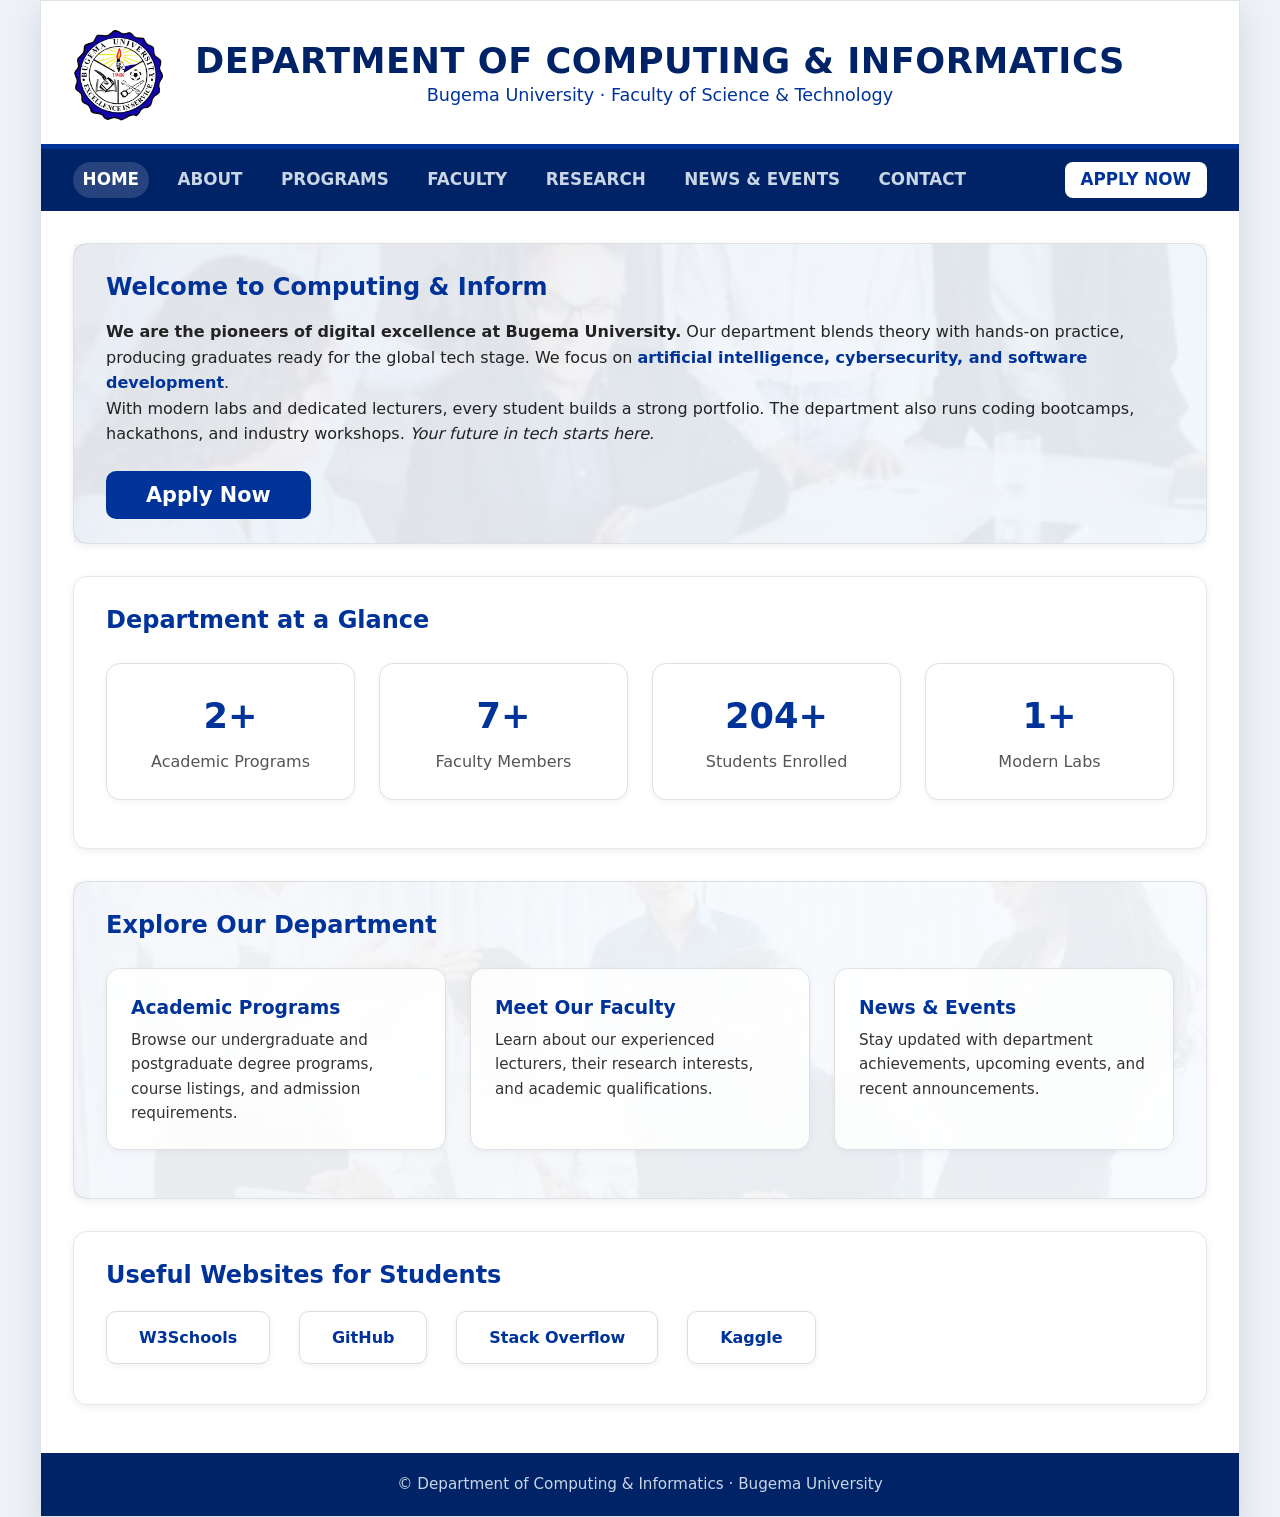
==== index.html @ 59d56d3d "Initial commit: Bugema University Computing & Informatics Department website - Complete responsive w" ====
<!DOCTYPE html>
<html lang="en">

<head>
    <meta charset="UTF-8">
    <meta name="viewport" content="width=device-width, initial-scale=1.0">
    <title>Bugema Univ. | Computing & Informatics</title>
    <link rel="stylesheet" href="css/styles.css">
</head>

<body>
    <a href="#main-content" class="skip-link">Skip to main content</a>

    <div class="container">

        <!-- header -->
        <header class="header">
            <div class="logo-place"><img src="images/Picture1.png" alt="Bugema University Logo" width="90"></div>
            <div>
                <div class="dept-title">DEPARTMENT OF COMPUTING & INFORMATICS</div>
                <div class="dept-sub">Bugema University · Faculty of Science & Technology</div>
            </div>
        </header>

        <!-- mobile menu button -->
        <button class="hamburger" aria-label="Toggle navigation menu" aria-expanded="false">MENU</button>

        <!-- navigation -->
        <nav class="nav-bar" aria-label="Main navigation">
            <a href="index.html">HOME</a>
            <a href="about.html">ABOUT</a>
            <a href="programs.html">PROGRAMS</a>
            <a href="faculty.html">FACULTY</a>
            <a href="research.html">RESEARCH</a>
            <a href="news.html">NEWS & EVENTS</a>
            <a href="contact.html">CONTACT</a>
            <a href="apply.html" class="nav-apply">APPLY NOW</a>
        </nav>

        <!-- main content -->
        <main class="main-content" id="main-content">

            <!-- welcome -->
            <section class="card welcome-section">
                <h1>Welcome to Computing & Informatics</h1>
                <p><strong>We are the pioneers of digital excellence at Bugema University.</strong> Our department
                    blends theory with hands-on practice, producing graduates ready for the global tech stage. We focus
                    on <span style="color:#003399; font-weight:bold;">artificial intelligence, cybersecurity, and
                        software development</span>.</p>
                <p>With modern labs and dedicated lecturers, every student builds a strong portfolio. The department
                    also runs coding bootcamps, hackathons, and industry workshops. <em>Your future in tech starts
                        here.</em></p>
                <div style="margin-top:1.5rem;">
                    <a href="apply.html" style="text-decoration:none;">
                        <button type="button">Apply Now</button>
                    </a>
                </div>
            </section>

            <!-- department highlights -->
            <section class="card">
                <h2>Department at a Glance</h2>
                <div class="highlights-row">
                    <div class="highlight-card">
                        <div class="stat">5+</div>
                        <div class="stat-label">Academic Programs</div>
                    </div>
                    <div class="highlight-card">
                        <div class="stat">15+</div>
                        <div class="stat-label">Faculty Members</div>
                    </div>
                    <div class="highlight-card">
                        <div class="stat">400+</div>
                        <div class="stat-label">Students Enrolled</div>
                    </div>
                    <div class="highlight-card">
                        <div class="stat">3</div>
                        <div class="stat-label">Modern Labs</div>
                    </div>
                </div>
            </section>

            <!-- quick navigation -->
            <section class="card explore-section">
                <h2>Explore Our Department</h2>
                <div class="quick-nav">
                    <a href="programs.html" class="quick-nav-card">
                        <h3>Academic Programs</h3>
                        <p>Browse our undergraduate and postgraduate degree programs, course listings, and admission requirements.</p>
                    </a>
                    <a href="faculty.html" class="quick-nav-card">
                        <h3>Meet Our Faculty</h3>
                        <p>Learn about our experienced lecturers, their research interests, and academic qualifications.</p>
                    </a>
                    <a href="news.html" class="quick-nav-card">
                        <h3>News & Events</h3>
                        <p>Stay updated with department achievements, upcoming events, and recent announcements.</p>
                    </a>
                </div>
            </section>

            <!-- useful links -->
            <section class="card">
                <h2>Useful Websites for Students</h2>
                <div class="links-grid">
                    <div class="link-card"><a href="https://www.w3schools.com" target="_blank">W3Schools</a></div>
                    <div class="link-card"><a href="https://github.com" target="_blank">GitHub</a></div>
                    <div class="link-card"><a href="https://stackoverflow.com" target="_blank">Stack Overflow</a></div>
                    <div class="link-card"><a href="https://www.kaggle.com" target="_blank">Kaggle</a></div>
                </div>
            </section>

        </main>

        <footer role="contentinfo">
            &copy; Department of Computing & Informatics &middot; Bugema University
        </footer>
    </div>

    <script src="js/main.js"></script>
</body>

</html>
---- css/styles.css ----
* {
    margin: 0;
    padding: 0;
    box-sizing: border-box;
    font-family: 'Segoe UI', Roboto, system-ui, sans-serif;
}

body {
    background-color: #eef2f7;
    color: #222;
    line-height: 1.6;
    margin: 0;
    padding: 0;
}

img {
    max-width: 100%;
    height: auto;
}

/* skip-to-content link (accessibility) */
.skip-link {
    position: absolute;
    left: -9999px;
    top: 0;
    background: #003399;
    color: white;
    padding: 0.5rem 1rem;
    z-index: 100;
    font-weight: 600;
    text-decoration: none;
    border-radius: 0 0 8px 0;
}

.skip-link:focus {
    left: 0;
}

/* focus styles (accessibility) */
a:focus,
button:focus,
input:focus,
select:focus,
textarea:focus {
    outline: 3px solid #1e90ff;
    outline-offset: 2px;
}

/* main container for white cards */
.container {
    max-width: 1200px;
    margin: 0 auto;
    background-color: #ffffff;
    border-radius: 0;
    box-shadow: 0 12px 30px rgba(0, 20, 60, 0.12);
    overflow: hidden;
    border: 1px solid #dce3ea;
}

/* header with logo area */
.header {
    background-color: #ffffff;
    color: #003399;
    padding: 1.8rem 2rem 1.4rem 2rem;
    display: flex;
    align-items: center;
    gap: 2rem;
    flex-wrap: wrap;
    border-bottom: 5px solid #003399;
}

.logo-place {
    display: flex;
    align-items: center;
    justify-content: center;
    flex-shrink: 0;
}

.dept-title {
    font-size: 2.2rem;
    font-weight: 900;
    letter-spacing: 0.5px;
    color: #002266;
    text-shadow: none;
    font-family: 'Segoe UI', Roboto, system-ui, sans-serif;
    line-height: 1.1;
    text-transform: uppercase;
}

.dept-sub {
    font-size: 1.1rem;
    color: #003399;
    font-weight: 500;
    text-align: center;
}

/* hamburger menu button */
.hamburger {
    display: none;
    background-color: #003399;
    color: white;
    border: none;
    padding: 0.5rem 1.2rem;
    font-size: 1.1rem;
    font-weight: 600;
    cursor: pointer;
    border-radius: 8px;
    width: 100%;
    text-align: center;
}

/* navigation */
.nav-bar {
    background-color: #002266;
    padding: 0.8rem 2rem;
    display: flex;
    flex-wrap: wrap;
    gap: 1.2rem;
    border-bottom: none;
}

.nav-bar a {
    color: #c8d6e5;
    text-decoration: none;
    font-weight: 600;
    font-size: 1.05rem;
    padding: 0.3rem 0.6rem;
    transition: 0.2s;
    border-radius: 30px;
}

.nav-bar a:hover,
.nav-bar a.active {
    background-color: rgba(255, 255, 255, 0.15);
    color: white;
}

.nav-bar a.nav-apply {
    background-color: white;
    color: #003399;
    font-weight: 700;
    padding: 0.3rem 1rem;
    border-radius: 8px;
    margin-left: auto;
}

.nav-bar a.nav-apply:hover {
    background-color: #e8e8e8;
    color: #002266;
}

/* main content area */
.main-content {
    padding: 2rem 2rem 1rem 2rem;
    background-color: #ffffff;
}

/* section containers */
.card {
    background-color: white;
    border: 1px solid #e8e8e8;
    border-radius: 14px;
    padding: 1.5rem 2rem;
    margin-bottom: 2rem;
    box-shadow: 0 2px 8px rgba(0, 20, 60, 0.07);
}

h1,
h2,
h3 {
    color: #003399;
    margin-bottom: 0.5rem;
    font-weight: 600;
}

h1 {
    padding-bottom: 0.3rem;
}

hr {
    border: none;
    background-color: #e0e0e0;
    height: 2px;
    margin: 1.2rem 0;
}

/* image styling */
.profile-img {
    max-width: 160px;
    border-radius: 50%;
    border: 4px solid #003399;
    box-shadow: 0 2px 8px rgba(0, 20, 60, 0.15);
    background-color: #f0f2f5;
}

.dept-image {
    max-width: 100%;
    height: auto;
    border-radius: 16px;
    border: 1px solid #ddd;
    margin-top: 1rem;
}

/* table */
.table-wrap {
    overflow-x: auto;
    margin: 1.5rem 0;
}

.timetable {
    width: 100%;
    border-collapse: collapse;
    background: white;
    border: 1px solid #ddd;
    border-radius: 8px;
    overflow: hidden;
}

.timetable caption {
    text-align: left;
    font-weight: 600;
    color: #003399;
    padding: 0.5rem 0;
    font-size: 1rem;
}

.timetable th {
    background-color: #003399;
    color: white;
    padding: 12px 8px;
    font-size: 1.05rem;
    border: none;
    border-bottom: 2px solid #002266;
}

.timetable td {
    border-bottom: 1px solid #e8e8e8;
    border-right: 1px solid #e8e8e8;
    padding: 10px 8px;
    background-color: #ffffff;
    color: #333;
}

.timetable td:last-child {
    border-right: none;
}

.timetable tr:nth-child(even) td {
    background-color: #f7f8fa;
}

.timetable tr:last-child td {
    border-bottom: none;
}

/* lists */
ul,
ol {
    margin-left: 1.8rem;
    margin-top: 0.8rem;
    margin-bottom: 1rem;
}

li {
    margin-bottom: 0.3rem;
}

/* form */
.reg-form {
    background: #f7f8fa;
    padding: 2rem;
    border-radius: 16px;
    border: 1px solid #e0e0e0;
    max-width: 650px;
    margin: 1.5rem auto;
}

@media (min-width: 768px) {
    .reg-form {
        max-width: 800px;
        padding: 2.5rem;
    }
    
    .reg-form .form-group {
        display: flex;
        flex-wrap: wrap;
        gap: 1.5rem;
        align-items: end;
    }
    
    .reg-form .form-group > * {
        flex: 1;
        min-width: 250px;
    }
    
    .reg-form textarea {
        min-height: 120px;
    }
}

.form-group {
    margin-bottom: 1.2rem;
}

label {
    font-weight: 600;
    color: #333;
    display: block;
    margin-bottom: 4px;
}

input[type="text"],
input[type="email"],
select,
textarea {
    width: 100%;
    padding: 12px 15px;
    border: 2px solid #ddd;
    border-radius: 10px;
    font-size: 1rem;
    background-color: #fafafa;
    font-family: inherit;
    transition: border-color 0.2s;
}

input[type="text"]:focus,
input[type="email"]:focus,
select:focus,
textarea:focus {
    border-color: #003399;
    background: white;
}

select {
    cursor: pointer;
}

textarea {
    resize: vertical;
    min-height: 100px;
}

.radio-group {
    display: flex;
    gap: 2rem;
    background: white;
    padding: 0.8rem 1rem;
    border-radius: 10px;
    border: 2px solid #ddd;
}

.radio-group label {
    display: inline;
    color: #333;
    font-weight: normal;
}

button {
    background-color: #003399;
    color: white;
    padding: 12px 40px;
    font-size: 1.3rem;
    font-weight: bold;
    border: none;
    border-radius: 10px;
    cursor: pointer;
    transition: 0.2s;
}

button:hover {
    background-color: #002266;
    color: white;
}

/* link cards */
.links-grid {
    display: flex;
    flex-wrap: wrap;
    gap: 1.8rem;
    margin: 1rem 0;
}

.link-card {
    background: white;
    border: 1px solid #ddd;
    padding: 0.8rem 2rem;
    border-radius: 10px;
    font-weight: 600;
    box-shadow: 0 2px 6px rgba(0, 20, 60, 0.06);
    transition: 0.2s;
}

.link-card:hover {
    border-color: #003399;
    box-shadow: 0 4px 12px rgba(0, 51, 153, 0.12);
    transform: translateY(-2px) scale(1.01);
    transition: all 0.2s ease;
}

.link-card a {
    color: #003399;
    text-decoration: none;
}

.link-card a:hover {
    color: #002266;
}

/* footer */
footer {
    background-color: #002266 !important;
    color: #c8d6e5;
    text-align: center;
    padding: 1.2rem;
    font-size: 0.95rem;
    border-top: none;
}

/* small adjustments */
.flex-profile {
    display: flex;
    gap: 2rem;
    flex-wrap: wrap;
    align-items: center;
}

/* favourite lists layout */
.fav-lists {
    display: flex;
    gap: 3rem;
    flex-wrap: wrap;
}

/* ===== NEW COMPONENTS ===== */

/* highlights row (home page) */
.highlights-row {
    display: flex;
    gap: 1.5rem;
    flex-wrap: wrap;
    margin: 1.5rem 0;
}

.highlight-card {
    flex: 1 1 200px;
    text-align: center;
    padding: 1.5rem 1rem;
    background: white;
    border: 1px solid #e0e0e0;
    border-radius: 14px;
    box-shadow: 0 2px 6px rgba(0, 20, 60, 0.05);
    transition: all 0.3s ease;
}

.highlight-card:hover {
    transform: translateY(-4px) scale(1.02);
    box-shadow: 0 8px 20px rgba(0, 51, 153, 0.15);
    border-color: #003399;
}

.highlight-card .stat {
    font-size: 2.2rem;
    font-weight: 700;
    color: #003399;
}

.highlight-card .stat-label {
    font-size: 1rem;
    color: #555;
    margin-top: 0.3rem;
}

/* quick nav cards (home page) */
.quick-nav {
    display: flex;
    gap: 1.5rem;
    flex-wrap: wrap;
    margin: 1.5rem 0;
}

.quick-nav-card {
    flex: 1 1 250px;
    background: white;
    border: 1px solid #e0e0e0;
    border-radius: 14px;
    padding: 1.5rem;
    text-decoration: none;
    color: #222;
    box-shadow: 0 2px 6px rgba(0, 20, 60, 0.05);
    transition: 0.2s;
}

.quick-nav-card:hover {
    border-color: #003399;
    box-shadow: 0 8px 25px rgba(0, 51, 153, 0.2);
    transform: translateY(-8px) scale(1.03) rotateX(2deg);
    transition: all 0.4s cubic-bezier(0.175, 0.885, 0.32, 1.275);
    background: rgba(255, 255, 255, 0.95);
}

.quick-nav-card h3 {
    margin-bottom: 0.3rem;
}

.quick-nav-card p {
    font-size: 0.95rem;
    color: #333;
}

/* profile grid (shared by faculty & students) */
.profile-grid {
    display: grid;
    grid-template-columns: repeat(auto-fill, minmax(300px, 1fr));
    gap: 2rem;
    margin: 1.5rem 0;
}

.profile-scroll {
    display: flex;
    gap: 1.5rem;
    width: max-content;
    animation: scroll-cards 30s linear infinite;
}

/* Make all profile cards equal height */
.profile-grid .profile-card,
.profile-scroll .profile-card {
    display: flex;
    flex-direction: column;
    height: 100%;
    min-height: 520px;
    align-items: stretch;
}

.profile-scroll .profile-card {
    flex-shrink: 0;
    width: 280px;
    height: 520px;
}

/* Staff profile cards - shorter height */
.profile-scroll .profile-card:has(.title),
.profile-grid .profile-card:has(.title) {
    height: 440px;
    min-height: 440px;
}

/* profile card — photo on top, centered, clean */
.profile-card {
    background: #003399;
    border: 1px solid #003399;
    border-radius: 14px;
    padding: 0;
    box-shadow: 0 2px 8px rgba(0, 20, 60, 0.15);
    text-align: center;
    overflow: hidden;
    color: white;
}

/* accent strip at top of card */
.profile-card::before {
    display: none;
}

.profile-card.featured {
    grid-column: 1 / -1;
    max-width: 600px;
    margin: 0 auto;
}

.profile-card .profile-photo {
    width: 100px;
    height: 100px;
    border-radius: 50%;
    object-fit: cover;
    border: 3px solid #003399;
    box-shadow: 0 3px 12px rgba(0, 20, 60, 0.15);
    margin: 1.5rem auto 0.8rem;
    display: block;
    background: #f0f2f5;
}

.profile-card h3 {
    color: white;
    font-size: 1.1rem;
    margin-bottom: 0.15rem;
    padding: 0 1.2rem;
}

.profile-card .title {
    color: #e0f0ff;
    font-weight: 600;
    font-size: 0.88rem;
    margin-bottom: 0.3rem;
    padding: 0 1.2rem;
}

.profile-card .qual {
    font-size: 0.8rem;
    color: #c8d6e5;
    font-style: italic;
    margin-bottom: 0.8rem;
    padding: 0 1.2rem;
}

/* research / bio section with tinted background */
.profile-card .profile-bio {
    font-size: 0.85rem;
    color: #003399;
    line-height: 1.5;
    margin: auto 0;
    padding: 0.8rem 1.2rem;
    background: #e0f0ff;
    border-top: 1px solid #e0f0ff;
    border-bottom: 1px solid #e0f0ff;
    text-align: center;
}

.profile-card .email {
    font-size: 0.82rem;
    color: #003399;
    padding: 0.8rem 1.2rem;
    margin: 0;
}

.profile-card .details {
    text-align: left;
    padding: 0.8rem 1.2rem;
}

.profile-card .details h4 {
    color: #003399;
    font-size: 0.85rem;
    font-weight: 600;
    margin-bottom: 0.3rem;
    margin-top: 0.8rem;
}

.profile-card .details ul {
    margin-left: 1.2rem;
    margin-top: 0.3rem;
    margin-bottom: 0.5rem;
}

.profile-card .details li {
    font-size: 0.85rem;
    color: #444;
    margin-bottom: 0.2rem;
}

/* student programme badge */
.profile-card .programme-badge {
    display: inline-block;
    background: #e8eef8;
    color: #003399;
    font-size: 0.78rem;
    font-weight: 600;
    padding: 0.25rem 0.9rem;
    border-radius: 20px;
    margin-bottom: 0.8rem;
}

/* student profile bio */
.profile-card .profile-bio {
    font-size: 0.9rem;
    color: #555;
    line-height: 1.5;
    margin-bottom: 1rem;
    text-align: center;
}

/* student cards specific bio styling - dark blue background with white text */
.profile-card .profile-bio.student-bio {
    background: #003399;
    color: white;
    padding: 0.8rem 1.2rem;
    border-top: none;
    border-bottom: none;
    flex-grow: 1;
    display: flex;
    align-items: center;
    justify-content: center;
}

/* favourites row — 3 columns side by side */
.favourites-row {
    display: flex;
    gap: 1rem;
    text-align: center;
    background: #f4f7fb;
    border-top: 1px solid #eef1f5;
    padding: 1rem 1.2rem;
    justify-content: center;
}

.favourites-row .fav-col {
    flex: 1;
    min-width: 0;
}

.favourites-row h4 {
    color: #000000;
    font-size: 0.78rem;
    font-weight: 700;
    text-transform: uppercase;
    letter-spacing: 1px;
    word-spacing: 3px;
    margin-bottom: 0.3rem;
}

.favourites-row ol {
    margin: 0 auto;
    padding-left: 1.2rem;
    font-size: 0.85rem;
    color: #003399;
    line-height: 1.6;
    text-align: left;
    display: inline-block;
}

.favourites-row ul {
    margin: 0 auto;
    padding-left: 1.2rem;
    font-size: 0.85rem;
    color: #003399;
    line-height: 1.6;
    text-align: left;
    display: inline-block;
}

.favourites-row li {
    margin-bottom: 0.1rem;
}

/* horizontal auto-scrolling profile row */
.profile-scroll-wrapper {
    overflow: hidden;
    margin: 1.5rem 0;
    padding: 0.5rem 0 1rem;
}

.profile-scroll {
    display: flex;
    gap: 1.5rem;
    width: max-content;
    animation: scroll-cards 30s linear infinite;
}

.profile-scroll-wrapper:hover .profile-scroll {
    animation-play-state: paused;
}

.profile-scroll .profile-card {
    flex-shrink: 0;
}

@keyframes scroll-cards {
    0% {
        transform: translateX(0);
    }
    100% {
        transform: translateX(calc(-50% - 0.75rem));
    }
}

/* keep legacy faculty-card & faculty-grid as aliases */
.faculty-grid {
    display: grid;
    grid-template-columns: repeat(auto-fill, minmax(300px, 1fr));
    gap: 2rem;
    margin: 1.5rem 0;
}

.faculty-card {
    background: white;
    border: 1px solid #e8e8e8;
    border-radius: 14px;
    padding: 1.5rem 2rem;
    box-shadow: 0 2px 8px rgba(0, 20, 60, 0.07);
}

.faculty-card h3 {
    color: #222;
    font-size: 1.2rem;
}

.faculty-card .title {
    color: #003399;
    font-weight: 600;
    font-size: 0.95rem;
    margin-bottom: 0.5rem;
}

.faculty-card .qual {
    font-size: 0.9rem;
    color: #555;
    font-style: italic;
    margin-bottom: 0.5rem;
}

.faculty-card .email {
    font-size: 0.9rem;
    color: #003399;
}

/* news cards with images */
.news-card {
    display: flex;
    gap: 1.5rem;
    margin-bottom: 2rem;
    padding-bottom: 1.5rem;
    border-bottom: 1px solid #e0e0e0;
    align-items: flex-start;
}

.news-card:last-child {
    border-bottom: none;
    margin-bottom: 0;
    padding-bottom: 0;
}

.news-image {
    width: 120px;
    height: 120px;
    object-fit: cover;
    border-radius: 10px;
    flex-shrink: 0;
    box-shadow: 0 4px 12px rgba(0, 20, 60, 0.1);
    transition: transform 0.3s ease, box-shadow 0.3s ease;
}

.news-image:hover {
    transform: scale(1.05);
    box-shadow: 0 6px 16px rgba(0, 20, 60, 0.15);
}

.news-content {
    flex: 1;
    min-width: 0;
}

.news-content h3 {
    margin: 0.5rem 0 0.8rem 0;
    color: #002266;
    font-size: 1.2rem;
    line-height: 1.4;
}

.news-content p {
    margin: 0;
    line-height: 1.6;
    color: #555;
}

@media (max-width: 768px) {
    .news-card {
        flex-direction: column;
        gap: 1rem;
    }
    
    .news-image {
        width: 100%;
        height: 200px;
    }
}

/* news date and tags */
.news-date {
    font-size: 0.9rem;
    color: #777;
    font-style: italic;
    margin-bottom: 0.5rem;
}

.news-tag {
    display: inline-block;
    background: #f0f2f5;
    color: #003399;
    padding: 0.2rem 0.8rem;
    border-radius: 20px;
    font-size: 0.8rem;
    font-weight: 600;
    border: 1px solid #ddd;
    margin-left: 0.5rem;
}

/* event items */
.event-list {
    list-style: none;
    margin-left: 0;
}

.event-item {
    display: flex;
    gap: 1.5rem;
    padding: 1rem 0;
    border-bottom: 1px solid #e8e8e8;
    align-items: flex-start;
}

.event-item:last-child {
    border-bottom: none;
}

.event-date-box {
    background: #003399;
    color: white;
    padding: 0.5rem 0.8rem;
    border-radius: 12px;
    text-align: center;
    min-width: 60px;
    flex-shrink: 0;
}

.event-date-box .month {
    font-size: 0.75rem;
    text-transform: uppercase;
    font-weight: 600;
}

.event-date-box .day {
    font-size: 1.4rem;
    font-weight: 700;
}

/* download links */
.download-list {
    list-style: none;
    margin-left: 0;
    display: flex;
    flex-wrap: wrap;
    gap: 1rem;
    margin-top: 1rem;
}

.download-link {
    background: white;
    border: 1px solid #ddd;
    padding: 0.8rem 1.5rem;
    border-radius: 10px;
    font-weight: 600;
    box-shadow: 0 2px 6px rgba(0, 20, 60, 0.05);
    transition: 0.2s;
}

.download-link:hover {
    border-color: #003399;
}

.download-link a {
    color: #003399;
    text-decoration: none;
}

.download-link a:hover {
    color: #002266;
}

/* social media row */
.social-row {
    display: flex;
    gap: 1rem;
    flex-wrap: wrap;
    margin: 1rem 0;
}

.social-link {
    background: #003399;
    color: white;
    padding: 0.6rem 1.5rem;
    border-radius: 10px;
    text-decoration: none;
    font-weight: 600;
    font-size: 0.95rem;
    transition: 0.2s;
    border: none;
}

.social-link:hover {
    background: #002266;
    color: white;
}

/* accordion (programs page) */
.accordion-header {
    background: #003399;
    color: white;
    padding: 1rem 1.5rem;
    border: none;
    width: 100%;
    text-align: left;
    font-size: 1.15rem;
    font-weight: 600;
    cursor: pointer;
    border-radius: 12px;
    margin-bottom: 0.5rem;
    transition: 0.2s;
    display: flex;
    justify-content: space-between;
    align-items: center;
}

.accordion-header:hover {
    background: #002266;
}

.accordion-header::after {
    content: '+';
    font-size: 1.4rem;
    font-weight: 700;
}

.accordion-header.active::after {
    content: '−';
}

/* program-specific background images */
.accordion-header.cs-program {
    background: linear-gradient(rgba(0, 51, 153, 0.8), rgba(0, 51, 153, 0.8)), url('../images/datascience.jpg');
    background-size: cover;
    background-position: center;
    color: white;
}

.accordion-header.it-program {
    background: linear-gradient(rgba(0, 51, 153, 0.8), rgba(0, 51, 153, 0.8)), url('../images/IT.jpg');
    background-size: cover;
    background-position: center;
    color: white;
}

.accordion-header.se-program {
    background: linear-gradient(rgba(0, 51, 153, 0.8), rgba(0, 51, 153, 0.8)), url('../images/sw.jpg');
    background-size: cover;
    background-position: center;
    color: white;
}

.accordion-content {
    display: none;
    padding: 1rem 1.5rem;
    background: #f7f8fa;
    border: 1px solid #e8e8e8;
    border-radius: 0 0 12px 12px;
    margin-bottom: 1.5rem;
    margin-top: -0.5rem;
}

/* program-specific background images for content */
.cs-program + .accordion-content {
    background: linear-gradient(rgba(255, 255, 255, 0.92), rgba(255, 255, 255, 0.92)), url('../images/datascience.jpg');
    background-size: cover;
    background-position: center;
}

.it-program + .accordion-content {
    background: linear-gradient(rgba(255, 255, 255, 0.92), rgba(255, 255, 255, 0.92)), url('../images/IT.jpg');
    background-size: cover;
    background-position: center;
}

.se-program + .accordion-content {
    background: linear-gradient(rgba(255, 255, 255, 0.92), rgba(255, 255, 255, 0.92)), url('../images/sw.jpg');
    background-size: cover;
    background-position: center;
}

/* ===== APPLICATION PAGE ===== */

/* apply page layout — clean white background, no card borders */
.apply-page {
    padding: 2.5rem 2rem 1.5rem;
    background: white;
    max-width: 680px;
    margin: 0 auto;
}

.apply-title {
    color: #003399;
    font-size: 2rem;
    font-weight: 700;
    border: none;
    display: block;
    margin-bottom: 0.3rem;
}

.apply-subtitle {
    color: #777;
    font-size: 1rem;
    margin-bottom: 2rem;
}

/* progress steps bar */
.steps-bar {
    display: flex;
    justify-content: space-between;
    margin-bottom: 2.5rem;
    gap: 0.5rem;
}

.step {
    flex: 1;
    text-align: center;
    padding: 0.8rem 0.5rem;
    background: #e8e8e8;
    color: #888;
    font-weight: 600;
    font-size: 0.9rem;
    border-radius: 10px;
    transition: 0.3s;
}

.step .step-num {
    display: inline-flex;
    align-items: center;
    justify-content: center;
    width: 26px;
    height: 26px;
    border-radius: 50%;
    background: #bbb;
    color: white;
    font-size: 0.8rem;
    font-weight: 700;
    margin-right: 0.4rem;
}

.step.active {
    background: #003399;
    color: white;
}

.step.active .step-num {
    background: white;
    color: #003399;
}

.step.done {
    background: #6b7b8d;
    color: white;
}

.step.done .step-num {
    background: white;
    color: #6b7b8d;
}

/* step heading */
.step-heading {
    color: #003399;
    font-size: 1.3rem;
    font-weight: 700;
    margin-bottom: 1.5rem;
    padding-bottom: 0.6rem;
    border-bottom: 2px solid #e8e8e8;
}

/* form steps visibility */
.form-step {
    display: none;
}

.form-step.active {
    display: block;
}

/* clean form fields for apply page */
.apply-page .form-group {
    margin-bottom: 1.3rem;
}

.apply-page label {
    color: #333;
    font-weight: 600;
    font-size: 0.92rem;
    margin-bottom: 6px;
}

.apply-page input[type="text"],
.apply-page input[type="email"],
.apply-page input[type="date"],
.apply-page select,
.apply-page textarea {
    border: 2px solid #ddd;
    border-radius: 10px;
    padding: 11px 14px;
    font-size: 0.95rem;
    background: #fafafa;
    transition: border-color 0.2s;
}

.apply-page input:focus,
.apply-page select:focus,
.apply-page textarea:focus {
    border-color: #003399;
    background: white;
    outline: none;
    box-shadow: 0 0 0 3px rgba(0, 51, 153, 0.1);
}

/* radio group — clean style */
.apply-radio-group {
    display: flex;
    gap: 2rem;
    padding: 0.6rem 0;
}

.apply-radio-group label {
    display: inline;
    color: #333;
    font-weight: normal;
}

/* form navigation buttons */
.form-nav {
    display: flex;
    justify-content: space-between;
    align-items: center;
    margin-top: 2rem;
    padding-top: 1.5rem;
    border-top: 1px solid #e8e8e8;
    gap: 1rem;
}

.btn-prev {
    background: white;
    color: #555;
    border: 2px solid #ddd;
    padding: 10px 28px;
    font-size: 1rem;
    font-weight: 600;
    border-radius: 10px;
    cursor: pointer;
    transition: 0.2s;
}

.btn-prev:hover {
    border-color: #003399;
    color: #003399;
}

.btn-next {
    background: #003399;
    color: white;
    border: none;
    padding: 10px 28px;
    font-size: 1rem;
    font-weight: 600;
    border-radius: 10px;
    cursor: pointer;
    transition: 0.2s;
}

.btn-next:hover {
    background: #002266;
}

.btn-apply {
    background: #003399;
    color: white;
    border: none;
    padding: 14px 50px;
    font-size: 1.2rem;
    font-weight: 700;
    border-radius: 10px;
    cursor: pointer;
    transition: 0.2s;
}

.btn-apply:hover {
    background: #002266;
}

/* explore section with background */
.explore-section {
    background: linear-gradient(rgba(255, 255, 255, 0.94), rgba(255, 255, 255, 0.94)), 
                url('../images/02.jpeg');
    background-size: cover;
    background-position: center;
    background-repeat: no-repeat;
    position: relative;
    border: 1px solid #e0e0e0;
}

.explore-section::before {
    content: '';
    position: absolute;
    top: 0;
    left: 0;
    right: 0;
    bottom: 0;
    background: linear-gradient(135deg, rgba(0, 51, 153, 0.03) 0%, rgba(30, 144, 255, 0.03) 100%);
    pointer-events: none;
}

.explore-section h2,
.explore-section .quick-nav {
    position: relative;
    z-index: 1;
}

.explore-section h2 {
    transition: all 0.3s ease;
}

.explore-section:hover h2 {
    transform: translateX(5px);
    color: #002266;
}

.explore-section .quick-nav-card {
    background: rgba(255, 255, 255, 0.85);
    backdrop-filter: blur(2px);
    transition: all 0.4s cubic-bezier(0.175, 0.885, 0.32, 1.275);
}

.explore-section:hover .quick-nav-card:nth-child(1) {
    transform: translateY(-8px) scale(1.03) rotateX(2deg);
    transition-delay: 0s;
}

.explore-section:hover .quick-nav-card:nth-child(2) {
    transform: translateY(-8px) scale(1.03) rotateX(2deg);
    transition-delay: 0.1s;
}

.explore-section:hover .quick-nav-card:nth-child(3) {
    transform: translateY(-8px) scale(1.03) rotateX(2deg);
    transition-delay: 0.2s;
}

/* welcome section with background */
.welcome-section {
    background: linear-gradient(rgba(255, 255, 255, 0.92), rgba(255, 255, 255, 0.92)), 
                url('../images/01.jpeg');
    background-size: cover;
    background-position: center;
    background-repeat: no-repeat;
    position: relative;
    border: 1px solid #e0e0e0;
}

.welcome-section::before {
    content: '';
    position: absolute;
    top: 0;
    left: 0;
    right: 0;
    bottom: 0;
    background: linear-gradient(135deg, rgba(0, 51, 153, 0.05) 0%, rgba(30, 144, 255, 0.05) 100%);
    pointer-events: none;
}

.welcome-section h1,
.welcome-section p,
.welcome-section button {
    position: relative;
    z-index: 1;
}

/* review section (step 4) */
.review-section {
    background: #f7f8fa;
    border-radius: 12px;
    padding: 1.2rem 1.5rem;
    margin-bottom: 1rem;
}

.review-section h3 {
    margin-bottom: 0.8rem;
    font-size: 1rem;
    color: #003399;
    border-bottom: 1px solid #e8e8e8;
    padding-bottom: 0.4rem;
}

.review-grid {
    display: grid;
    grid-template-columns: 1fr 1fr;
    gap: 0.4rem 2rem;
}

.review-item {
    padding: 0.3rem 0;
}

.review-label {
    font-size: 0.75rem;
    color: #888;
    text-transform: uppercase;
    letter-spacing: 0.5px;
}

.review-value {
    font-weight: 600;
    color: #222;
    font-size: 0.95rem;
}

/* success modal */
.modal-overlay {
    display: none;
    position: fixed;
    top: 0;
    left: 0;
    right: 0;
    bottom: 0;
    background: rgba(0, 0, 0, 0.5);
    z-index: 1000;
    align-items: center;
    justify-content: center;
    padding: 1rem;
}

.modal-overlay.show {
    display: flex;
}

.modal-box {
    background: white;
    border-radius: 20px;
    padding: 2.5rem 2rem;
    max-width: 480px;
    width: 100%;
    text-align: center;
    box-shadow: 0 20px 60px rgba(0, 0, 0, 0.25);
}

.modal-icon {
    width: 64px;
    height: 64px;
    background: #003399;
    color: white;
    font-size: 2.2rem;
    font-weight: 700;
    border-radius: 50%;
    display: flex;
    align-items: center;
    justify-content: center;
    margin: 0 auto 1rem;
}

.modal-box h2 {
    color: #003399;
    margin-bottom: 0.8rem;
}

.modal-box p {
    margin-bottom: 0.5rem;
    line-height: 1.5;
    color: #444;
}

/* form field error state */
.field-error {
    border-color: red !important;
    box-shadow: 0 0 0 2px rgba(255, 0, 0, 0.15);
}

.error-msg {
    color: red;
    font-size: 0.82rem;
    margin-top: 3px;
    font-weight: 600;
}

/* date input styling to match others */
input[type="date"] {
    width: 100%;
    padding: 12px 15px;
    border: 2px solid #ddd;
    border-radius: 10px;
    font-size: 1rem;
    background-color: #fafafa;
    font-family: inherit;
    transition: border-color 0.2s;
}

input[type="date"]:focus {
    border-color: #003399;
    background: white;
}

/* checkbox styling */
input[type="checkbox"] {
    width: 20px;
    height: 20px;
    accent-color: #003399;
    flex-shrink: 0;
}

/* profile card hover effects */
.profile-card:hover {
    transform: translateY(-4px);
    box-shadow: 0 8px 20px rgba(0, 20, 60, 0.25);
    transition: all 0.3s ease;
}

/* news cards hover effects */
.news-card:hover {
    background: #f8fafc;
    border-color: #003399;
    transform: translateY(-2px);
    box-shadow: 0 6px 16px rgba(0, 51, 153, 0.12);
    transition: all 0.3s ease;
}

/* event items hover effects */
.event-item:hover {
    background: #f7f8fa;
    border-radius: 8px;
    transition: all 0.2s ease;
}

.event-item:hover .event-date-box {
    background: #002266;
    transform: scale(1.05);
    transition: all 0.2s ease;
}

/* table row hover effects */
.timetable tr:hover td {
    background-color: #e8f0fe;
    transition: background-color 0.2s ease;
}

/* news tag hover effects */
.news-tag:hover {
    background: #003399;
    color: white;
    transition: all 0.2s ease;
}

/* ripple animation */
@keyframes ripple {
    0% {
        width: 20px;
        height: 20px;
        opacity: 0.6;
    }
    100% {
        width: 200px;
        height: 200px;
        opacity: 0;
    }
}

/* animated elements */
.animated {
    animation-fill-mode: forwards;
}

/* smooth scroll behavior */
html {
    scroll-behavior: smooth;
}

/* enhanced loading animation */
@keyframes fadeIn {
    from {
        opacity: 0;
        transform: translateY(20px);
    }
    to {
        opacity: 1;
        transform: translateY(0);
    }
}

/* contact section styling */
.contact-grid {
    display: grid;
    grid-template-columns: repeat(auto-fit, minmax(280px, 1fr));
    gap: 2rem;
    margin: 2rem 0;
}

.contact-item {
    display: flex;
    align-items: flex-start;
    gap: 1.2rem;
    padding: 1.5rem;
    background: #f7f8fa;
    border: 1px solid #e0e0e0;
    border-radius: 14px;
    transition: all 0.3s ease;
}

.contact-item:hover {
    background: #e8f0fe;
    border-color: #003399;
    transform: translateY(-2px);
    box-shadow: 0 6px 16px rgba(0, 51, 153, 0.12);
}

.contact-icon {
    font-size: 2rem;
    line-height: 1;
    flex-shrink: 0;
    width: 60px;
    height: 60px;
    display: flex;
    align-items: center;
    justify-content: center;
    background: transparent;
    border: none;
    border-radius: 0;
    color: #000;
    box-shadow: none;
    transition: all 0.3s ease;
}

.contact-item:hover .contact-icon {
    background: transparent;
    border: none;
    color: #003399;
    box-shadow: none;
}

/* Social media icons */
.social-icon {
    display: inline-block;
    width: 20px;
    height: 20px;
    margin-right: 8px;
    vertical-align: middle;
    background-size: contain;
    background-repeat: no-repeat;
    background-position: center;
}

.icon-facebook {
    background-image: url("data:image/svg+xml,%3Csvg xmlns='http://www.w3.org/2000/svg' viewBox='0 0 24 24' fill='%23ffffff'%3E%3Cpath d='M24 12.073c0-6.627-5.373-12-12-12s-12 5.373-12 12c0 5.99 4.388 10.954 10.125 11.854v-8.385H7.078v-3.47h3.047V9.43c0-3.007 1.792-4.669 4.533-4.669 1.312 0 2.686.235 2.686.235v2.953H15.83c-1.491 0-1.956.925-1.956 1.874v2.25h3.328l-.532 3.47h-2.796v8.385C19.612 23.027 24 18.062 24 12.073z'/%3E%3C/svg%3E");
}

.icon-twitter {
    background-image: url("data:image/svg+xml,%3Csvg xmlns='http://www.w3.org/2000/svg' viewBox='0 0 24 24' fill='%23ffffff'%3E%3Cpath d='M23.953 4.57a10 10 0 01-2.825.775 4.958 4.958 0 002.163-2.723c-.951.555-2.005.959-3.127 1.184a4.92 4.92 0 00-8.384 4.482C7.69 8.095 4.067 6.13 1.64 3.162a4.822 4.822 0 00-.666 2.475c0 1.71.87 3.213 2.188 4.096a4.904 4.904 0 01-2.228-.616v.06a4.923 4.923 0 003.946 4.827 4.996 4.996 0 01-2.212.085 4.936 4.936 0 004.604 3.417 9.867 9.867 0 01-6.102 2.105c-.39 0-.779-.023-1.17-.067a13.995 13.995 0 007.557 2.209c9.053 0 13.998-7.496 13.998-13.985 0-.21 0-.42-.015-.63A9.935 9.935 0 0024 4.59z'/%3E%3C/svg%3E");
}

.icon-linkedin {
    background-image: url("data:image/svg+xml,%3Csvg xmlns='http://www.w3.org/2000/svg' viewBox='0 0 24 24' fill='%23ffffff'%3E%3Cpath d='M20.447 20.452h-3.554v-5.569c0-1.328-.027-3.037-1.852-3.037-1.853 0-2.136 1.445-2.136 2.939v5.667H9.351V9h3.414v1.561h.046c.477-.9 1.637-1.85 3.37-1.85 3.601 0 4.267 2.37 4.267 5.455v6.286zM5.337 7.433c-1.144 0-2.063-.926-2.063-2.065 0-1.138.92-2.063 2.063-2.063 1.14 0 2.064.925 2.064 2.063 0 1.139-.925 2.065-2.064 2.065zm1.782 13.019H3.555V9h3.564v11.452zM22.225 0H1.771C.792 0 0 .774 0 1.729v20.542C0 23.227.792 24 1.771 24h20.451C23.2 24 24 23.227 24 22.271V1.729C24 .774 23.2 0 22.222 0h.003z'/%3E%3C/svg%3E");
}

.icon-youtube {
    background-image: url("data:image/svg+xml,%3Csvg xmlns='http://www.w3.org/2000/svg' viewBox='0 0 24 24' fill='%23ffffff'%3E%3Cpath d='M23.498 6.186a3.016 3.016 0 00-2.122-2.136C19.505 3.545 12 3.545 12 3.545s-7.505 0-9.377.505A3.017 3.017 0 00.502 6.186C0 8.07 0 12 0 12s0 3.93.502 5.814a3.016 3.016 0 002.122 2.136c1.871.505 9.376.505 9.376.505s7.505 0 9.377-.505a3.015 3.015 0 002.122-2.136C24 15.93 24 12 24 12s0-3.93-.502-5.814zM9.545 15.568V8.432L15.818 12l-6.273 3.568z'/%3E%3C/svg%3E");
}

.icon-github {
    background-image: url("data:image/svg+xml,%3Csvg xmlns='http://www.w3.org/2000/svg' viewBox='0 0 24 24' fill='%23ffffff'%3E%3Cpath d='M20.447 20.452h-3.554v-5.569c0-1.328-.027-3.037-1.852-3.037-1.853 0-2.136 1.445-2.136 2.939v5.667H9.351V9h3.414v1.561h.046c.477-.9 1.637-1.85 3.37-1.85 3.601 0 4.267 2.37 4.267 5.455v6.286zM5.337 7.433c-1.144 0-2.063-.926-2.063-2.065 0-1.138.92-2.063 2.063-2.063 1.14 0 2.064.925 2.064 2.063 0 1.139-.925 2.065-2.064 2.065zm1.782 13.019H3.555V9h3.564v11.452zM22.225 0H1.771C.792 0 0 .774 0 1.729v20.542C0 23.227.792 24 1.771 24h20.451C23.2 24 24 23.227 24 22.271V1.729C24 .774 23.2 0 22.222 0h.003z'/%3E%3C/svg%3E");
}

/* Contact icons */
.icon-location {
    background-image: url("data:image/svg+xml,%3Csvg xmlns='http://www.w3.org/2000/svg' viewBox='0 0 24 24' fill='%23000'%3E%3Cpath d='M12 2C8.13 2 5 5.13 5 9c0 5.25 7 13 7 13s7-7.75 7-13c0-3.87-3.13-7-7-7zm0 9.5c-1.38 0-2.5-1.12-2.5-2.5s1.12-2.5 2.5-2.5 2.5 1.12 2.5 2.5-1.12 2.5-2.5 2.5z'/%3E%3C/svg%3E");
    background-size: 24px 24px;
    background-repeat: no-repeat;
    background-position: center;
}

.icon-email {
    background-image: url("data:image/svg+xml,%3Csvg xmlns='http://www.w3.org/2000/svg' viewBox='0 0 24 24' fill='%23000'%3E%3Cpath d='M20 4H4c-1.1 0-1.99.9-1.99 2L2 18c0 1.1.9 2 2 2h16c1.1 0 2-.9 2-2V6c0-1.1-.9-2-2-2zm0 4l-8 5-8-5V6l8 5 8-5v2z'/%3E%3C/svg%3E");
    background-size: 24px 24px;
    background-repeat: no-repeat;
    background-position: center;
}

.icon-phone {
    background-image: url("data:image/svg+xml,%3Csvg xmlns='http://www.w3.org/2000/svg' viewBox='0 0 24 24' fill='%23000'%3E%3Cpath d='M6.62 10.79c1.44 2.83 3.76 5.14 6.59 6.59l2.2-2.2c.27-.27.67-.36 1.02-.24 1.12.37 2.33.57 3.57.57.55 0 1 .45 1 1V20c0 .55-.45 1-1 1-9.39 0-17-7.61-17-17 0-.55.45-1 1-1h3.5c.55 0 1 .45 1 1 0 1.25.2 2.45.57 3.57.11.35.03.74-.25 1.02l-2.2 2.2z'/%3E%3C/svg%3E");
    background-size: 24px 24px;
    background-repeat: no-repeat;
    background-position: center;
}

.icon-portal {
    background-image: url("data:image/svg+xml,%3Csvg xmlns='http://www.w3.org/2000/svg' viewBox='0 0 24 24' fill='%23000'%3E%3Cpath d='M12 2C6.48 2 2 6.48 2 12s4.48 10 10 10 10-4.48 10-10S17.52 2 12 2zm0 18c-4.41 0-8-3.59-8-8s3.59-8 8-8 8 3.59 8 8-3.59 8-8 8z'/%3E%3C/svg%3E");
    background-size: 24px 24px;
    background-repeat: no-repeat;
    background-position: center;
}

.icon-clock {
    background-image: url("data:image/svg+xml,%3Csvg xmlns='http://www.w3.org/2000/svg' viewBox='0 0 24 24' fill='%23000'%3E%3Cpath d='M11.99 2C6.47 2 2 6.48 2 12s4.47 10 9.99 10C17.52 22 22 17.52 22 12S17.52 2 11.99 2zM12 20c-4.42 0-8-3.58-8-8s3.58-8 8-8 8 3.58 8 8-3.58 8-8 8z'/%3E%3C/svg%3E");
    background-size: 24px 24px;
    background-repeat: no-repeat;
    background-position: center;
}

.hours-icon {
    font-size: 1.2rem;
    width: 30px;
    height: 30px;
    display: inline-flex;
    align-items: center;
    justify-content: center;
    background: rgba(255, 255, 255, 0.2);
    border-radius: 50%;
    margin-right: 0.5rem;
}

.contact-details h3 {
    color: #003399;
    margin-bottom: 0.5rem;
    font-size: 1.1rem;
    font-weight: 600;
}

.contact-details p {
    margin-bottom: 0.3rem;
    color: #333;
    line-height: 1.5;
}

.contact-link {
    color: #003399;
    text-decoration: none;
    font-weight: 500;
    transition: color 0.2s ease;
}

.contact-link:hover {
    color: #002266;
    text-decoration: underline;
}

.contact-note {
    font-size: 0.9rem;
    color: #666;
    font-style: italic;
    margin-top: 0.5rem;
}

.office-hours {
    margin-top: 2rem;
    text-align: center;
}

.hours-badge {
    display: inline-flex;
    align-items: center;
    gap: 0.8rem;
    background: #003399;
    color: white;
    padding: 1rem 1.5rem;
    border-radius: 30px;
    font-weight: 500;
    box-shadow: 0 4px 12px rgba(0, 51, 153, 0.2);
    transition: all 0.3s ease;
}

.hours-badge:hover {
    background: #002266;
    transform: translateY(-2px);
    box-shadow: 0 6px 16px rgba(0, 51, 153, 0.3);
}

.hours-icon {
    font-size: 1.2rem;
}

.hours-text {
    font-size: 0.95rem;
    letter-spacing: 0.3px;
}

/* ===== RESPONSIVE: TABLET (768px) ===== */
@media (max-width: 768px) {
    .header {
        flex-direction: column;
        text-align: center;
        padding: 1.2rem 1rem;
        gap: 1rem;
    }

    .dept-title {
        font-size: 1.4rem;
    }

    .dept-sub {
        font-size: 0.95rem;
    }

    .nav-bar {
        gap: 0.8rem;
        padding: 0.6rem 1rem;
        justify-content: center;
    }

    .nav-bar a {
        font-size: 0.95rem;
        padding: 0.3rem 0.5rem;
    }

    .main-content {
        padding: 1.2rem;
    }

    .card {
        padding: 1.2rem 1.2rem;
    }

    .fav-lists {
        flex-direction: column;
        gap: 1.5rem;
    }

    .flex-profile {
        flex-direction: column;
        align-items: flex-start;
    }

    .links-grid {
        flex-direction: column;
        gap: 1rem;
    }

    .highlights-row {
        gap: 1rem;
    }

    .highlight-card {
        flex: 1 1 140px;
    }

    .faculty-grid,
    .profile-grid {
        grid-template-columns: 1fr;
    }

    .timetable th,
    .timetable td {
        padding: 8px 6px;
        font-size: 0.9rem;
    }

    .favourites-row {
        flex-direction: column;
        gap: 0.8rem;
    }

    .quick-nav {
        flex-direction: column;
    }

    .apply-page {
        padding: 1.5rem 1.2rem;
    }

    .steps-bar {
        flex-wrap: wrap;
    }

    .step {
        font-size: 0.82rem;
    }

    .review-grid {
        grid-template-columns: 1fr;
    }
}

/* ===== RESPONSIVE: MOBILE (480px) ===== */
@media (max-width: 480px) {
    .hamburger {
        display: block;
    }

    .nav-bar {
        display: none;
        flex-direction: column;
        gap: 0;
        padding: 0;
    }

    .nav-bar.open {
        display: flex;
    }

    .nav-bar a {
        padding: 0.8rem 1.5rem;
        border-bottom: 1px solid rgba(255, 255, 255, 0.1);
        border-radius: 0;
        font-size: 1rem;
    }

    .dept-title {
        font-size: 1.1rem;
    }

    .main-content {
        padding: 0.8rem;
    }

    .card {
        padding: 1rem;
        border-radius: 0 12px 12px 0;
    }

    .reg-form {
        padding: 1rem;
        max-width: 100%;
    }
    
    .reg-form .form-group {
        display: block;
        gap: 0;
    }
    
    .reg-form .form-group > * {
        min-width: auto;
    }

    .timetable th,
    .timetable td {
        padding: 6px 4px;
        font-size: 0.8rem;
    }

    .highlight-card {
        flex: 1 1 100%;
    }

    .highlight-card .stat {
        font-size: 1.8rem;
    }

    button {
        padding: 10px 30px;
        font-size: 1.1rem;
    }

    .social-row {
        flex-direction: column;
    }

    .download-list {
        flex-direction: column;
    }

    .apply-page {
        padding: 1rem 0.8rem;
    }

    .apply-title {
        font-size: 1.5rem;
    }

    .steps-bar {
        gap: 0.3rem;
    }

    .step {
        font-size: 0.7rem;
        padding: 0.5rem 0.2rem;
    }

    .step .step-num {
        width: 20px;
        height: 20px;
        font-size: 0.7rem;
        margin-right: 0.2rem;
    }

    .form-nav {
        flex-direction: column;
    }

    .btn-prev,
    .btn-next,
    .btn-apply {
        width: 100%;
        text-align: center;
    }

    .review-grid {
        grid-template-columns: 1fr;
    }

    .modal-box {
        padding: 1.5rem 1rem;
    }

    .contact-grid {
        grid-template-columns: 1fr;
        gap: 1.5rem;
        margin: 1.5rem 0;
    }

    .contact-item {
        padding: 1rem;
        gap: 1rem;
    }

    .contact-icon {
        width: 50px;
        height: 50px;
        font-size: 1.5rem;
    }

    .hours-badge {
        padding: 0.8rem 1.2rem;
        font-size: 0.9rem;
    }

    .hours-text {
        font-size: 0.85rem;
    }
}
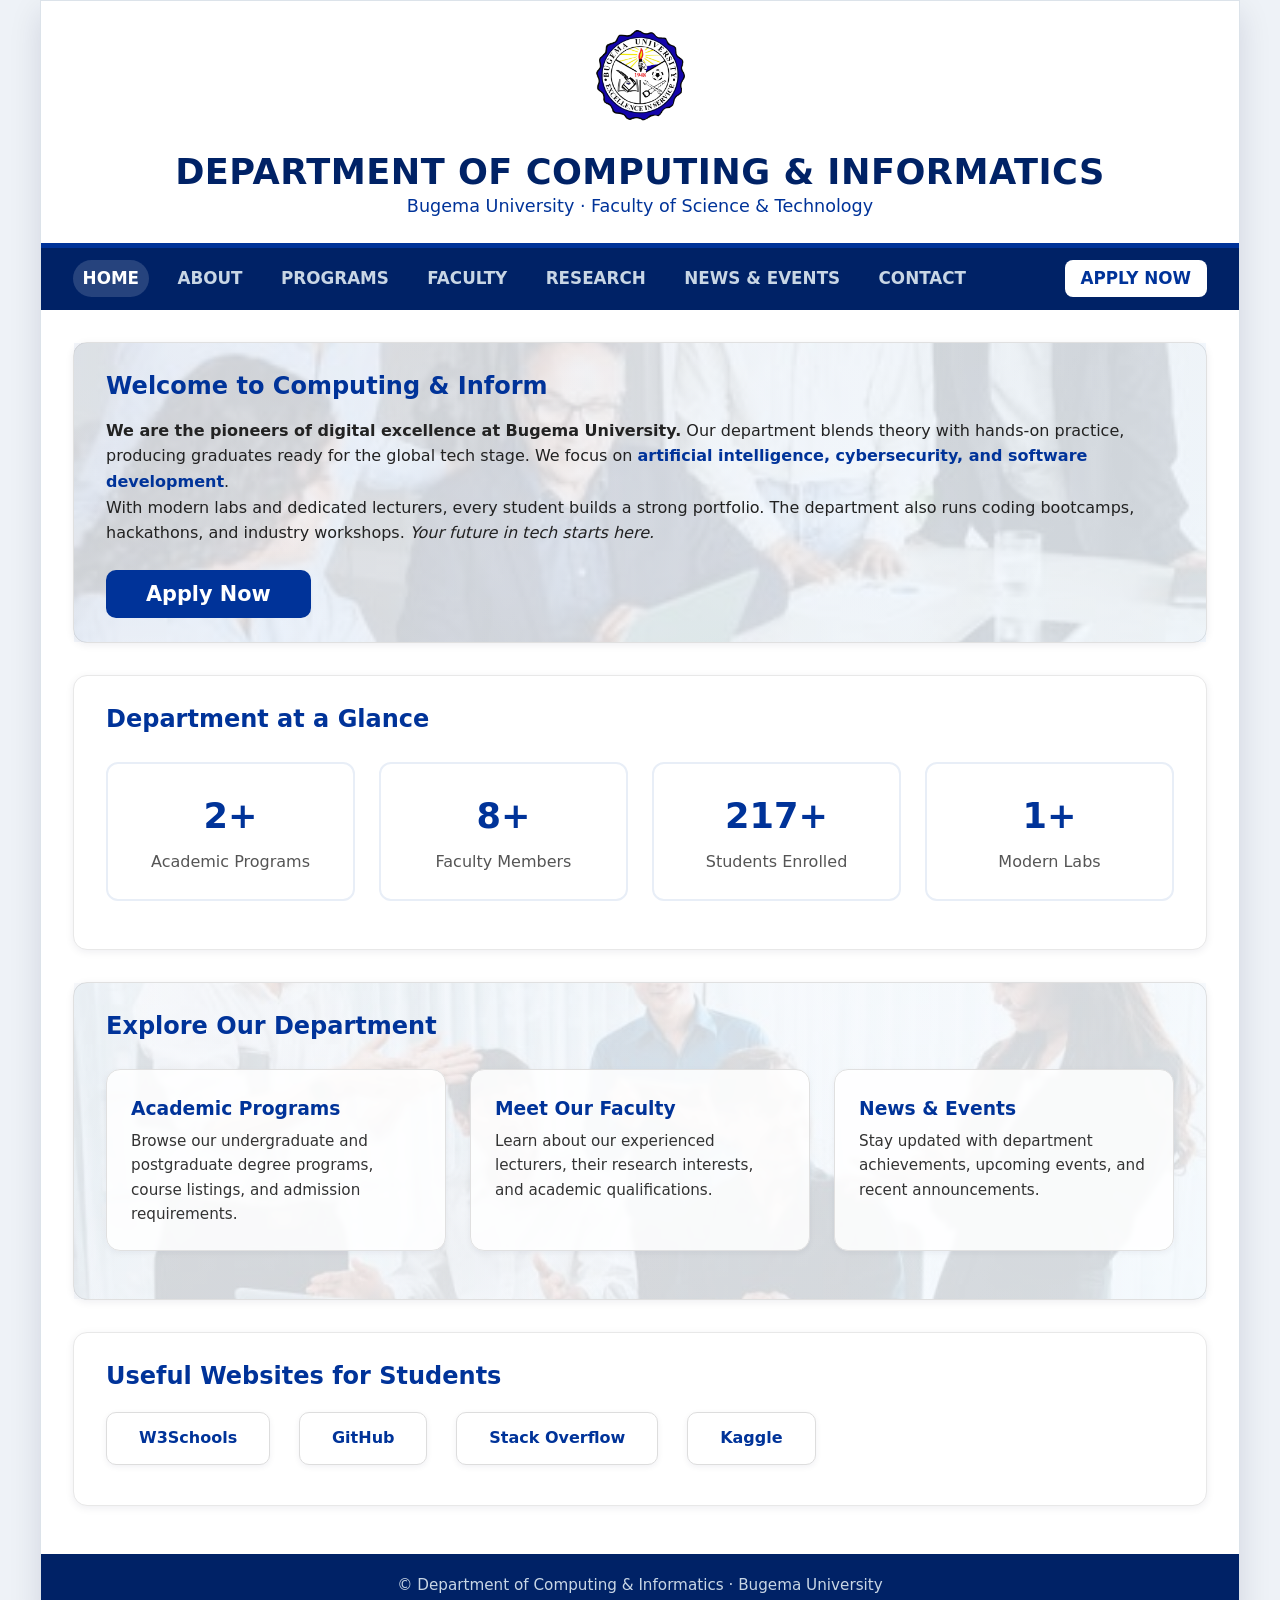
==== commit 9d16b400: "Enhance website functionality with interactive features - Add functional links to Department at a Gl" ====
--- a/index.html
+++ b/index.html
@@ -62,16 +62,22 @@
                 <h2>Department at a Glance</h2>
                 <div class="highlights-row">
                     <div class="highlight-card">
-                        <div class="stat">5+</div>
-                        <div class="stat-label">Academic Programs</div>
+                        <a href="programs.html" class="highlight-link">
+                            <div class="stat">5+</div>
+                            <div class="stat-label">Academic Programs</div>
+                        </a>
                     </div>
                     <div class="highlight-card">
-                        <div class="stat">15+</div>
-                        <div class="stat-label">Faculty Members</div>
+                        <a href="faculty.html" class="highlight-link">
+                            <div class="stat">15+</div>
+                            <div class="stat-label">Faculty Members</div>
+                        </a>
                     </div>
                     <div class="highlight-card">
-                        <div class="stat">400+</div>
-                        <div class="stat-label">Students Enrolled</div>
+                        <a href="about.html#student-profiles" class="highlight-link">
+                            <div class="stat">400+</div>
+                            <div class="stat-label">Students Enrolled</div>
+                        </a>
                     </div>
                     <div class="highlight-card">
                         <div class="stat">3</div>
--- a/css/styles.css
+++ b/css/styles.css
@@ -1,3 +1,47 @@
+/* ===== COMPRESSION OPTIMIZATIONS ===== */
+/* Minify-friendly CSS - no unnecessary whitespace */
+/* Remove comments in production for smaller file size */
+
+/* Loading indicator styles */
+.loading-indicator {
+    position: fixed;
+    top: 0;
+    left: 0;
+    width: 0%;
+    height: 2px;
+    background: rgba(0, 51, 153, 0.15);
+    z-index: 9999;
+    transition: width 0.2s ease;
+    will-change: width;
+    transform: translateZ(0); /* Hardware acceleration */
+}
+
+@keyframes loading-shimmer {
+    0% { background: rgba(0, 51, 153, 0.15); }
+    50% { background: rgba(30, 144, 255, 0.25); }
+    100% { background: rgba(0, 51, 153, 0.15); }
+}
+
+.loading-indicator.loading {
+    animation: loading-shimmer 1s infinite;
+}
+
+.loading-indicator.complete {
+    width: 100%;
+    animation: none;
+    background: rgba(0, 51, 153, 0.08);
+}
+
+/* Page transition effects - ultra lightweight */
+.page-transitioning {
+    pointer-events: none;
+}
+
+.page-transitioning * {
+    opacity: 0.95;
+    transition: opacity 0.15s ease;
+}
+
 * {
     margin: 0;
     padding: 0;
@@ -63,6 +107,7 @@
     color: #003399;
     padding: 1.8rem 2rem 1.4rem 2rem;
     display: flex;
+    flex-direction: column;
     align-items: center;
     gap: 2rem;
     flex-wrap: wrap;
@@ -372,6 +417,27 @@
     color: white;
 }
 
+/* apply now CTA buttons */
+.apply-cta-btn {
+    display: inline-block;
+    background-color: #003399;
+    color: white;
+    padding: 12px 30px;
+    text-decoration: none;
+    border-radius: 8px;
+    font-weight: 600;
+    font-size: 1rem;
+    transition: all 0.3s ease;
+    border: 2px solid #003399;
+}
+
+.apply-cta-btn:hover {
+    background-color: #002266;
+    border-color: #002266;
+    transform: translateY(-2px);
+    box-shadow: 0 4px 12px rgba(0, 51, 153, 0.3);
+}
+
 /* link cards */
 .links-grid {
     display: flex;
@@ -446,10 +512,17 @@
     text-align: center;
     padding: 1.5rem 1rem;
     background: white;
-    border: 1px solid #e0e0e0;
-    border-radius: 14px;
-    box-shadow: 0 2px 6px rgba(0, 20, 60, 0.05);
+    border: 2px solid #e8eef7;
+    border-radius: 12px;
     transition: all 0.3s ease;
+}
+
+.highlight-link {
+    text-decoration: none;
+    color: inherit;
+    display: block;
+    width: 100%;
+    height: 100%;
 }
 
 .highlight-card:hover {
@@ -604,23 +677,45 @@
 }
 
 /* research / bio section with tinted background */
-.profile-card .profile-bio {
+.profile-card .profile-bio:not(.student-bio) {
     font-size: 0.85rem;
     color: #003399;
     line-height: 1.5;
-    margin: auto 0;
-    padding: 0.8rem 1.2rem;
     background: #e0f0ff;
     border-top: 1px solid #e0f0ff;
     border-bottom: 1px solid #e0f0ff;
     text-align: center;
+    margin: auto 0 1.5rem;
+    padding: 0.8rem 1.2rem;
 }
 
 .profile-card .email {
     font-size: 0.82rem;
-    color: #003399;
-    padding: 0.8rem 1.2rem;
+    color: white;
+    padding: 0;
     margin: 0;
+    text-align: center;
+}
+
+.email-link {
+    color: white;
+    text-decoration: none;
+    font-weight: 500;
+    transition: all 0.3s ease;
+    background: rgba(255, 255, 255, 0.1);
+    border: 1px solid rgba(255, 255, 255, 0.2);
+    padding: 0.5rem 1rem;
+    border-radius: 6px;
+    display: inline-block;
+    font-size: 0.82rem;
+}
+
+.email-link:hover {
+    color: white;
+    text-decoration: none;
+    background: rgba(255, 255, 255, 0.2);
+    border-color: rgba(255, 255, 255, 0.3);
+    transform: translateY(-1px);
 }
 
 .profile-card .details {
@@ -968,17 +1063,43 @@
     background: #003399;
     color: white;
     padding: 0.6rem 1.5rem;
-    border-radius: 10px;
+    border-radius: 8px;
     text-decoration: none;
-    font-weight: 600;
-    font-size: 0.95rem;
-    transition: 0.2s;
+    display: inline-flex;
+    align-items: center;
+    gap: 0.5rem;
+    margin: 0.3rem;
+    transition: all 0.3s cubic-bezier(0.175, 0.885, 0.32, 1.275);
+    position: relative;
+    overflow: hidden;
     border: none;
+}
+
+.social-link::before {
+    content: '';
+    position: absolute;
+    top: 0;
+    left: -100%;
+    width: 100%;
+    height: 100%;
+    background: linear-gradient(90deg, transparent, rgba(255, 255, 255, 0.1), transparent);
+    transition: left 0.6s ease;
 }
 
 .social-link:hover {
     background: #002266;
     color: white;
+    transform: translateY(-3px) scale(1.05);
+    box-shadow: 0 8px 25px rgba(0, 51, 153, 0.3);
+}
+
+.social-link:hover::before {
+    left: 100%;
+}
+
+.social-link:active {
+    transform: translateY(-1px) scale(1.02);
+    box-shadow: 0 4px 15px rgba(0, 51, 153, 0.2);
 }
 
 /* accordion (programs page) */
@@ -1016,21 +1137,21 @@
 
 /* program-specific background images */
 .accordion-header.cs-program {
-    background: linear-gradient(rgba(0, 51, 153, 0.8), rgba(0, 51, 153, 0.8)), url('../images/datascience.jpg');
+    background: linear-gradient(rgba(0, 51, 153, 0.7), rgba(0, 51, 153, 0.7)), url('../images/datascience.jpg');
     background-size: cover;
     background-position: center;
     color: white;
 }
 
 .accordion-header.it-program {
-    background: linear-gradient(rgba(0, 51, 153, 0.8), rgba(0, 51, 153, 0.8)), url('../images/IT.jpg');
+    background: linear-gradient(rgba(0, 51, 153, 0.7), rgba(0, 51, 153, 0.7)), url('../images/IT.jpg');
     background-size: cover;
     background-position: center;
     color: white;
 }
 
 .accordion-header.se-program {
-    background: linear-gradient(rgba(0, 51, 153, 0.8), rgba(0, 51, 153, 0.8)), url('../images/sw.jpg');
+    background: linear-gradient(rgba(0, 51, 153, 0.7), rgba(0, 51, 153, 0.7)), url('../images/sw.jpg');
     background-size: cover;
     background-position: center;
     color: white;
@@ -1048,19 +1169,19 @@
 
 /* program-specific background images for content */
 .cs-program + .accordion-content {
-    background: linear-gradient(rgba(255, 255, 255, 0.92), rgba(255, 255, 255, 0.92)), url('../images/datascience.jpg');
+    background: linear-gradient(rgba(255, 255, 255, 0.88), rgba(255, 255, 255, 0.88)), url('../images/datascience.jpg');
     background-size: cover;
     background-position: center;
 }
 
 .it-program + .accordion-content {
-    background: linear-gradient(rgba(255, 255, 255, 0.92), rgba(255, 255, 255, 0.92)), url('../images/IT.jpg');
+    background: linear-gradient(rgba(255, 255, 255, 0.88), rgba(255, 255, 255, 0.88)), url('../images/IT.jpg');
     background-size: cover;
     background-position: center;
 }
 
 .se-program + .accordion-content {
-    background: linear-gradient(rgba(255, 255, 255, 0.92), rgba(255, 255, 255, 0.92)), url('../images/sw.jpg');
+    background: linear-gradient(rgba(255, 255, 255, 0.88), rgba(255, 255, 255, 0.88)), url('../images/sw.jpg');
     background-size: cover;
     background-position: center;
 }
@@ -1272,7 +1393,7 @@
 
 /* explore section with background */
 .explore-section {
-    background: linear-gradient(rgba(255, 255, 255, 0.94), rgba(255, 255, 255, 0.94)), 
+    background: linear-gradient(rgba(255, 255, 255, 0.85), rgba(255, 255, 255, 0.85)), 
                 url('../images/02.jpeg');
     background-size: cover;
     background-position: center;
@@ -1330,13 +1451,44 @@
 
 /* welcome section with background */
 .welcome-section {
-    background: linear-gradient(rgba(255, 255, 255, 0.92), rgba(255, 255, 255, 0.92)), 
+    background: linear-gradient(rgba(255, 255, 255, 0.85), rgba(255, 255, 255, 0.85)), 
                 url('../images/01.jpeg');
     background-size: cover;
     background-position: center;
     background-repeat: no-repeat;
     position: relative;
     border: 1px solid #e0e0e0;
+}
+
+/* about department section with background */
+.about-department-section {
+    background: linear-gradient(rgba(255, 255, 255, 0.85), rgba(255, 255, 255, 0.85)), 
+                url('../images/depart.png');
+    background-size: cover;
+    background-position: center;
+    background-repeat: no-repeat;
+    position: relative;
+    border: 1px solid #e0e0e0;
+}
+
+.about-department-section::before {
+    content: '';
+    position: absolute;
+    top: 0;
+    left: 0;
+    right: 0;
+    bottom: 0;
+    background: linear-gradient(135deg, rgba(0, 51, 153, 0.05) 0%, rgba(30, 144, 255, 0.05) 100%);
+    pointer-events: none;
+}
+
+.about-department-section h1,
+.about-department-section h2,
+.about-department-section p,
+.about-department-section strong,
+.about-department-section em {
+    position: relative;
+    z-index: 1;
 }
 
 .welcome-section::before {
@@ -1569,20 +1721,25 @@
 /* contact section styling */
 .contact-grid {
     display: grid;
-    grid-template-columns: repeat(auto-fit, minmax(280px, 1fr));
+    grid-template-columns: repeat(auto-fit, minmax(200px, 1fr));
     gap: 2rem;
     margin: 2rem 0;
+    justify-items: center;
 }
 
 .contact-item {
     display: flex;
-    align-items: flex-start;
-    gap: 1.2rem;
-    padding: 1.5rem;
-    background: #f7f8fa;
-    border: 1px solid #e0e0e0;
-    border-radius: 14px;
+    flex-direction: column;
+    align-items: center;
+    gap: 0.8rem;
+    padding: 0;
+    background: white;
+    border: 2px solid #e8eef7;
+    border-radius: 50%;
     transition: all 0.3s ease;
+    width: 180px;
+    height: 180px;
+    justify-content: center;
 }
 
 .contact-item:hover {
@@ -1592,20 +1749,30 @@
     box-shadow: 0 6px 16px rgba(0, 51, 153, 0.12);
 }
 
+.contact-item-link {
+    text-decoration: none;
+    color: inherit;
+    display: flex;
+    flex-direction: column;
+    align-items: center;
+    justify-content: center;
+    width: 100%;
+    height: 100%;
+    gap: 0.8rem;
+}
+
 .contact-icon {
-    font-size: 2rem;
+    font-size: 3rem;
     line-height: 1;
     flex-shrink: 0;
-    width: 60px;
-    height: 60px;
+    width: 80px;
+    height: 80px;
     display: flex;
     align-items: center;
     justify-content: center;
     background: transparent;
     border: none;
-    border-radius: 0;
-    color: #000;
-    box-shadow: none;
+    color: #003399;
     transition: all 0.3s ease;
 }
 
@@ -1621,12 +1788,23 @@
     display: inline-block;
     width: 20px;
     height: 20px;
-    margin-right: 8px;
-    vertical-align: middle;
     background-size: contain;
     background-repeat: no-repeat;
     background-position: center;
-}
+    transition: all 0.3s ease;
+}
+
+.social-link:hover .social-icon {
+    transform: rotate(360deg) scale(1.2);
+    filter: brightness(1.2);
+}
+
+/* Icon-specific hover colors */
+.social-link:hover .icon-facebook { filter: brightness(1.2) hue-rotate(0deg); }
+.social-link:hover .icon-twitter { filter: brightness(1.2) hue-rotate(10deg); }
+.social-link:hover .icon-linkedin { filter: brightness(1.2) hue-rotate(20deg); }
+.social-link:hover .icon-youtube { filter: brightness(1.2) hue-rotate(-10deg); }
+.social-link:hover .icon-instagram { filter: brightness(1.2) hue-rotate(30deg); }
 
 .icon-facebook {
     background-image: url("data:image/svg+xml,%3Csvg xmlns='http://www.w3.org/2000/svg' viewBox='0 0 24 24' fill='%23ffffff'%3E%3Cpath d='M24 12.073c0-6.627-5.373-12-12-12s-12 5.373-12 12c0 5.99 4.388 10.954 10.125 11.854v-8.385H7.078v-3.47h3.047V9.43c0-3.007 1.792-4.669 4.533-4.669 1.312 0 2.686.235 2.686.235v2.953H15.83c-1.491 0-1.956.925-1.956 1.874v2.25h3.328l-.532 3.47h-2.796v8.385C19.612 23.027 24 18.062 24 12.073z'/%3E%3C/svg%3E");
@@ -1644,8 +1822,8 @@
     background-image: url("data:image/svg+xml,%3Csvg xmlns='http://www.w3.org/2000/svg' viewBox='0 0 24 24' fill='%23ffffff'%3E%3Cpath d='M23.498 6.186a3.016 3.016 0 00-2.122-2.136C19.505 3.545 12 3.545 12 3.545s-7.505 0-9.377.505A3.017 3.017 0 00.502 6.186C0 8.07 0 12 0 12s0 3.93.502 5.814a3.016 3.016 0 002.122 2.136c1.871.505 9.376.505 9.376.505s7.505 0 9.377-.505a3.015 3.015 0 002.122-2.136C24 15.93 24 12 24 12s0-3.93-.502-5.814zM9.545 15.568V8.432L15.818 12l-6.273 3.568z'/%3E%3C/svg%3E");
 }
 
-.icon-github {
-    background-image: url("data:image/svg+xml,%3Csvg xmlns='http://www.w3.org/2000/svg' viewBox='0 0 24 24' fill='%23ffffff'%3E%3Cpath d='M20.447 20.452h-3.554v-5.569c0-1.328-.027-3.037-1.852-3.037-1.853 0-2.136 1.445-2.136 2.939v5.667H9.351V9h3.414v1.561h.046c.477-.9 1.637-1.85 3.37-1.85 3.601 0 4.267 2.37 4.267 5.455v6.286zM5.337 7.433c-1.144 0-2.063-.926-2.063-2.065 0-1.138.92-2.063 2.063-2.063 1.14 0 2.064.925 2.064 2.063 0 1.139-.925 2.065-2.064 2.065zm1.782 13.019H3.555V9h3.564v11.452zM22.225 0H1.771C.792 0 0 .774 0 1.729v20.542C0 23.227.792 24 1.771 24h20.451C23.2 24 24 23.227 24 22.271V1.729C24 .774 23.2 0 22.222 0h.003z'/%3E%3C/svg%3E");
+.icon-instagram {
+    background-image: url("data:image/svg+xml,%3Csvg xmlns='http://www.w3.org/2000/svg' viewBox='0 0 24 24' fill='%23ffffff'%3E%3Cpath d='M12 2.163c3.204 0 3.584.012 4.85.07 3.252.148 4.771 1.691 4.919 4.919.058 1.265.069 1.645.069 4.849 0 3.205-.012 3.584-.069 4.849-.149 3.225-1.664 4.771-4.919 4.919-1.266.058-1.644.07-4.85.07-3.204 0-3.584-.012-4.849-.07-3.26-.149-4.771-1.699-4.919-4.92-.058-1.265-.07-1.644-.07-4.849 0-3.204.013-3.583.07-4.849.149-3.227 1.664-4.771 4.919-4.919 1.266-.057 1.645-.069 4.849-.069zm0-2.163c-3.259 0-3.667.014-4.947.072-4.358.2-6.78 2.618-6.98 6.98-.059 1.281-.073 1.689-.073 4.948 0 3.259.014 3.668.072 4.948.2 4.358 2.618 6.78 6.98 6.98 1.281.058 1.689.072 4.948.072 3.259 0 3.668-.014 4.948-.072 4.354-.2 6.782-2.618 6.979-6.98.059-1.28.073-1.689.073-4.948 0-3.259-.014-3.667-.072-4.947-.196-4.354-2.617-6.78-6.979-6.98-1.281-.059-1.69-.073-4.949-.073zM5.838 12a6.162 6.162 0 1112.324 0 6.162 6.162 0 01-12.324 0zM12 16a4 4 0 110-8 4 4 0 010 8zm4.965-10.405a1.44 1.44 0 112.881.001 1.44 1.44 0 01-2.881-.001z'/%3E%3C/svg%3E");
 }
 
 /* Contact icons */
@@ -1698,9 +1876,10 @@
 
 .contact-details h3 {
     color: #003399;
-    margin-bottom: 0.5rem;
+    margin: 0;
     font-size: 1.1rem;
     font-weight: 600;
+    text-align: center;
 }
 
 .contact-details p {
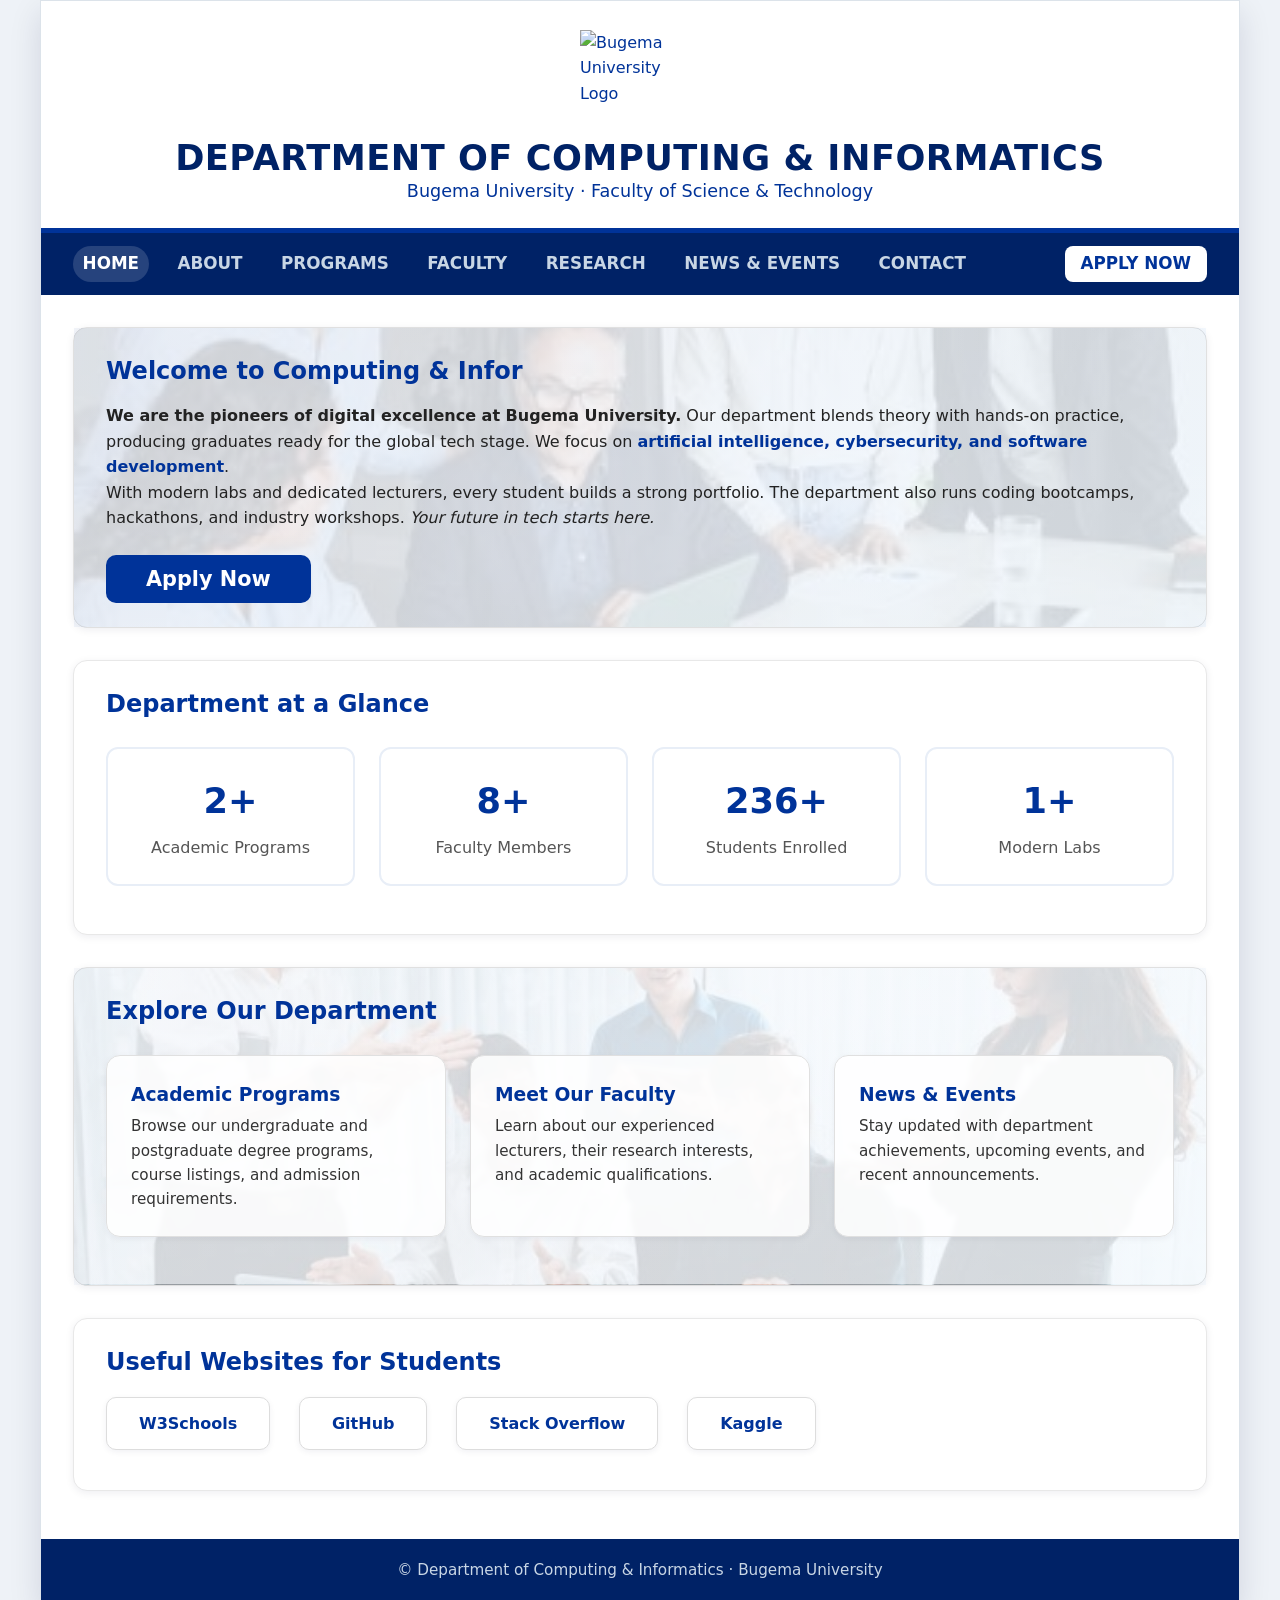
==== commit 8fb92d43: "slightly increased logo to 120" ====
--- a/index.html
+++ b/index.html
@@ -15,7 +15,7 @@
 
         <!-- header -->
         <header class="header">
-            <div class="logo-place"><img src="images/Picture1.png" alt="Bugema University Logo" width="90"></div>
+            <div class="logo-place"><img src="images/picture1.jpg" alt="Bugema University Logo" width="120"></div>
             <div>
                 <div class="dept-title">DEPARTMENT OF COMPUTING & INFORMATICS</div>
                 <div class="dept-sub">Bugema University · Faculty of Science & Technology</div>
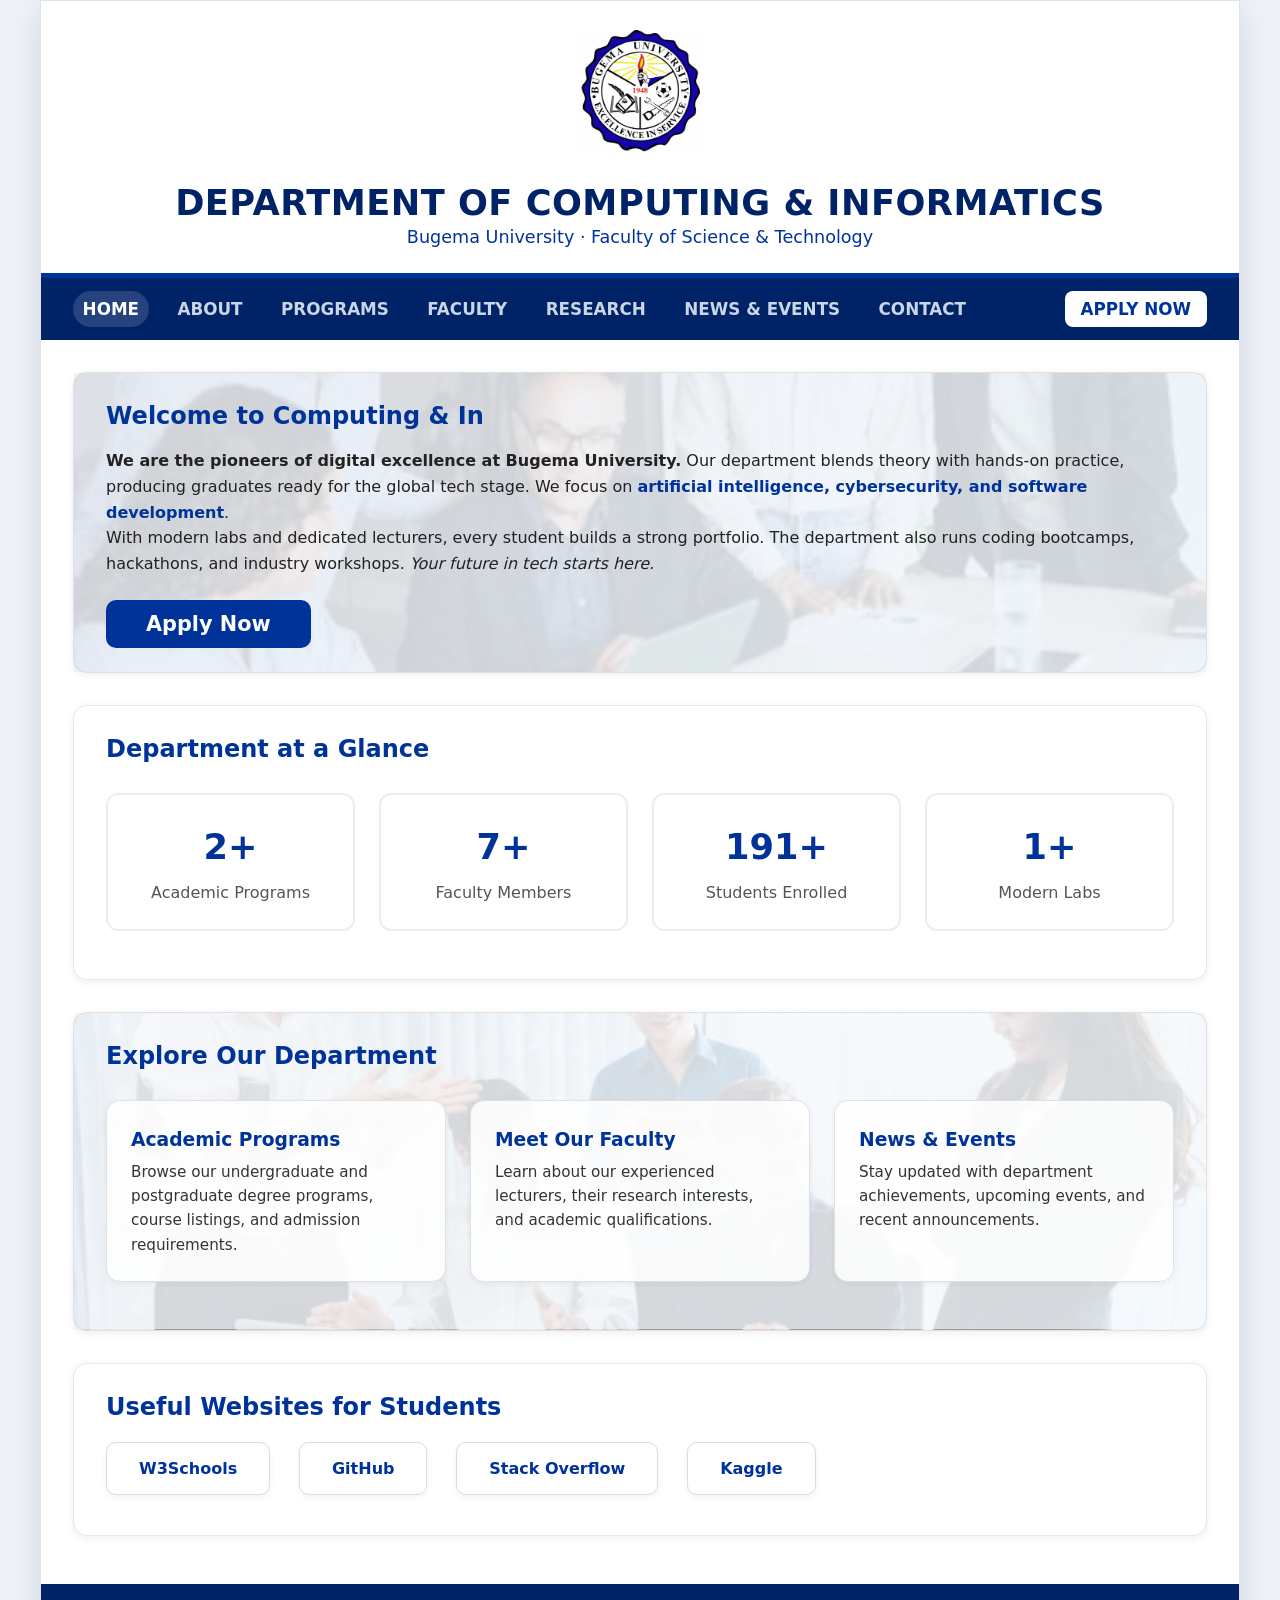
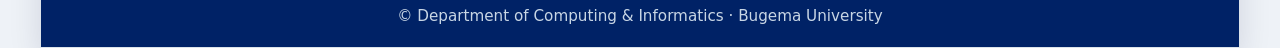
==== commit ba746471: "Fix logo case sensitivity issue - update picture1.jpg to Picture1.jpg in all HTML files" ====
--- a/index.html
+++ b/index.html
@@ -15,7 +15,7 @@
 
         <!-- header -->
         <header class="header">
-            <div class="logo-place"><img src="images/picture1.jpg" alt="Bugema University Logo" width="120"></div>
+            <div class="logo-place"><img src="images/Picture1.jpg" alt="Bugema University Logo" width="120"></div>
             <div>
                 <div class="dept-title">DEPARTMENT OF COMPUTING & INFORMATICS</div>
                 <div class="dept-sub">Bugema University · Faculty of Science & Technology</div>
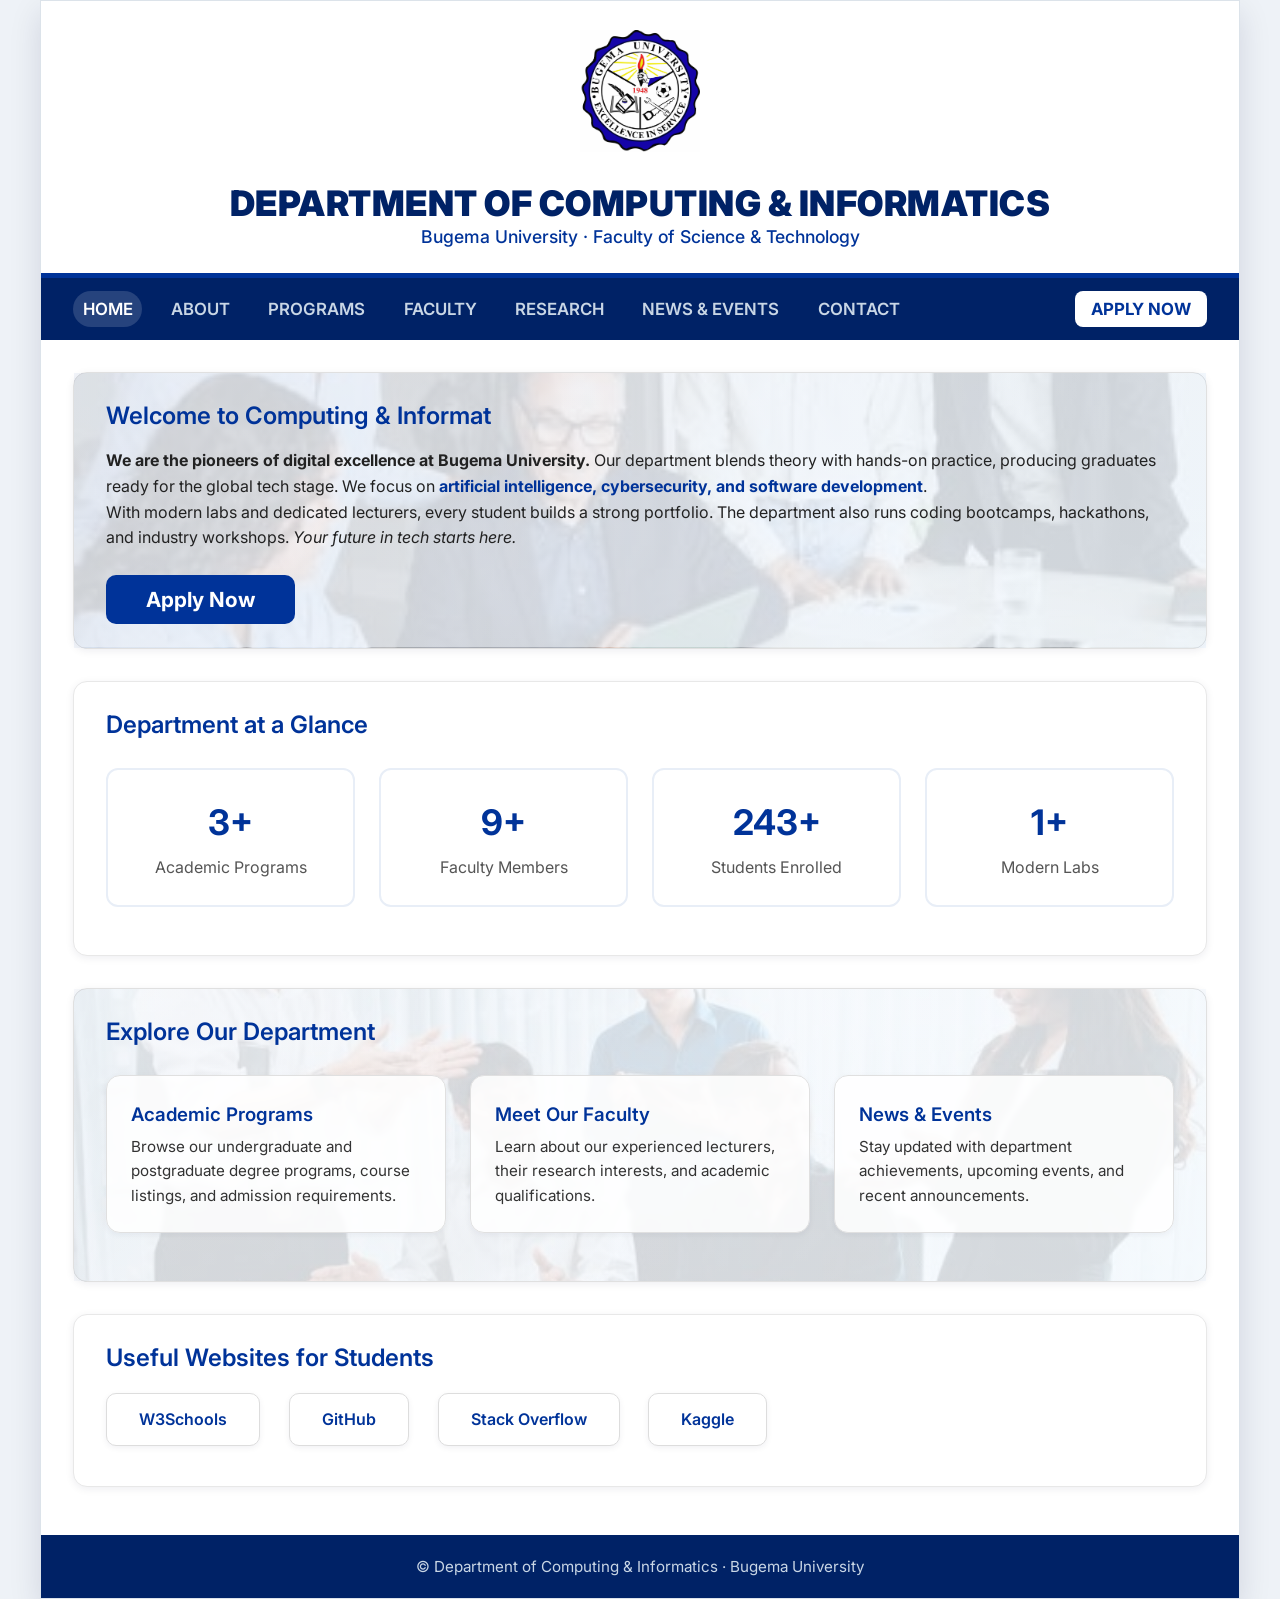
==== commit 5cf9a8c3: "Add Inter font (SF Pro alternative) for consistent macOS-style typography across all platforms" ====
--- a/index.html
+++ b/index.html
@@ -5,6 +5,9 @@
     <meta charset="UTF-8">
     <meta name="viewport" content="width=device-width, initial-scale=1.0">
     <title>Bugema Univ. | Computing & Informatics</title>
+    <link rel="preconnect" href="https://fonts.googleapis.com">
+    <link rel="preconnect" href="https://fonts.gstatic.com" crossorigin>
+    <link href="https://fonts.googleapis.com/css2?family=Inter:wght@400;500;600;700;800;900&display=swap" rel="stylesheet">
     <link rel="stylesheet" href="css/styles.css">
 </head>
 
--- a/css/styles.css
+++ b/css/styles.css
@@ -46,7 +46,7 @@
     margin: 0;
     padding: 0;
     box-sizing: border-box;
-    font-family: 'Segoe UI', Roboto, system-ui, sans-serif;
+    font-family: 'Inter', -apple-system, BlinkMacSystemFont, 'Segoe UI', Roboto, 'Helvetica Neue', Arial, system-ui, sans-serif;
 }
 
 body {
@@ -127,7 +127,7 @@
     letter-spacing: 0.5px;
     color: #002266;
     text-shadow: none;
-    font-family: 'Segoe UI', Roboto, system-ui, sans-serif;
+    font-family: 'Inter', -apple-system, BlinkMacSystemFont, 'Segoe UI', Roboto, 'Helvetica Neue', Arial, system-ui, sans-serif;
     line-height: 1.1;
     text-transform: uppercase;
 }
